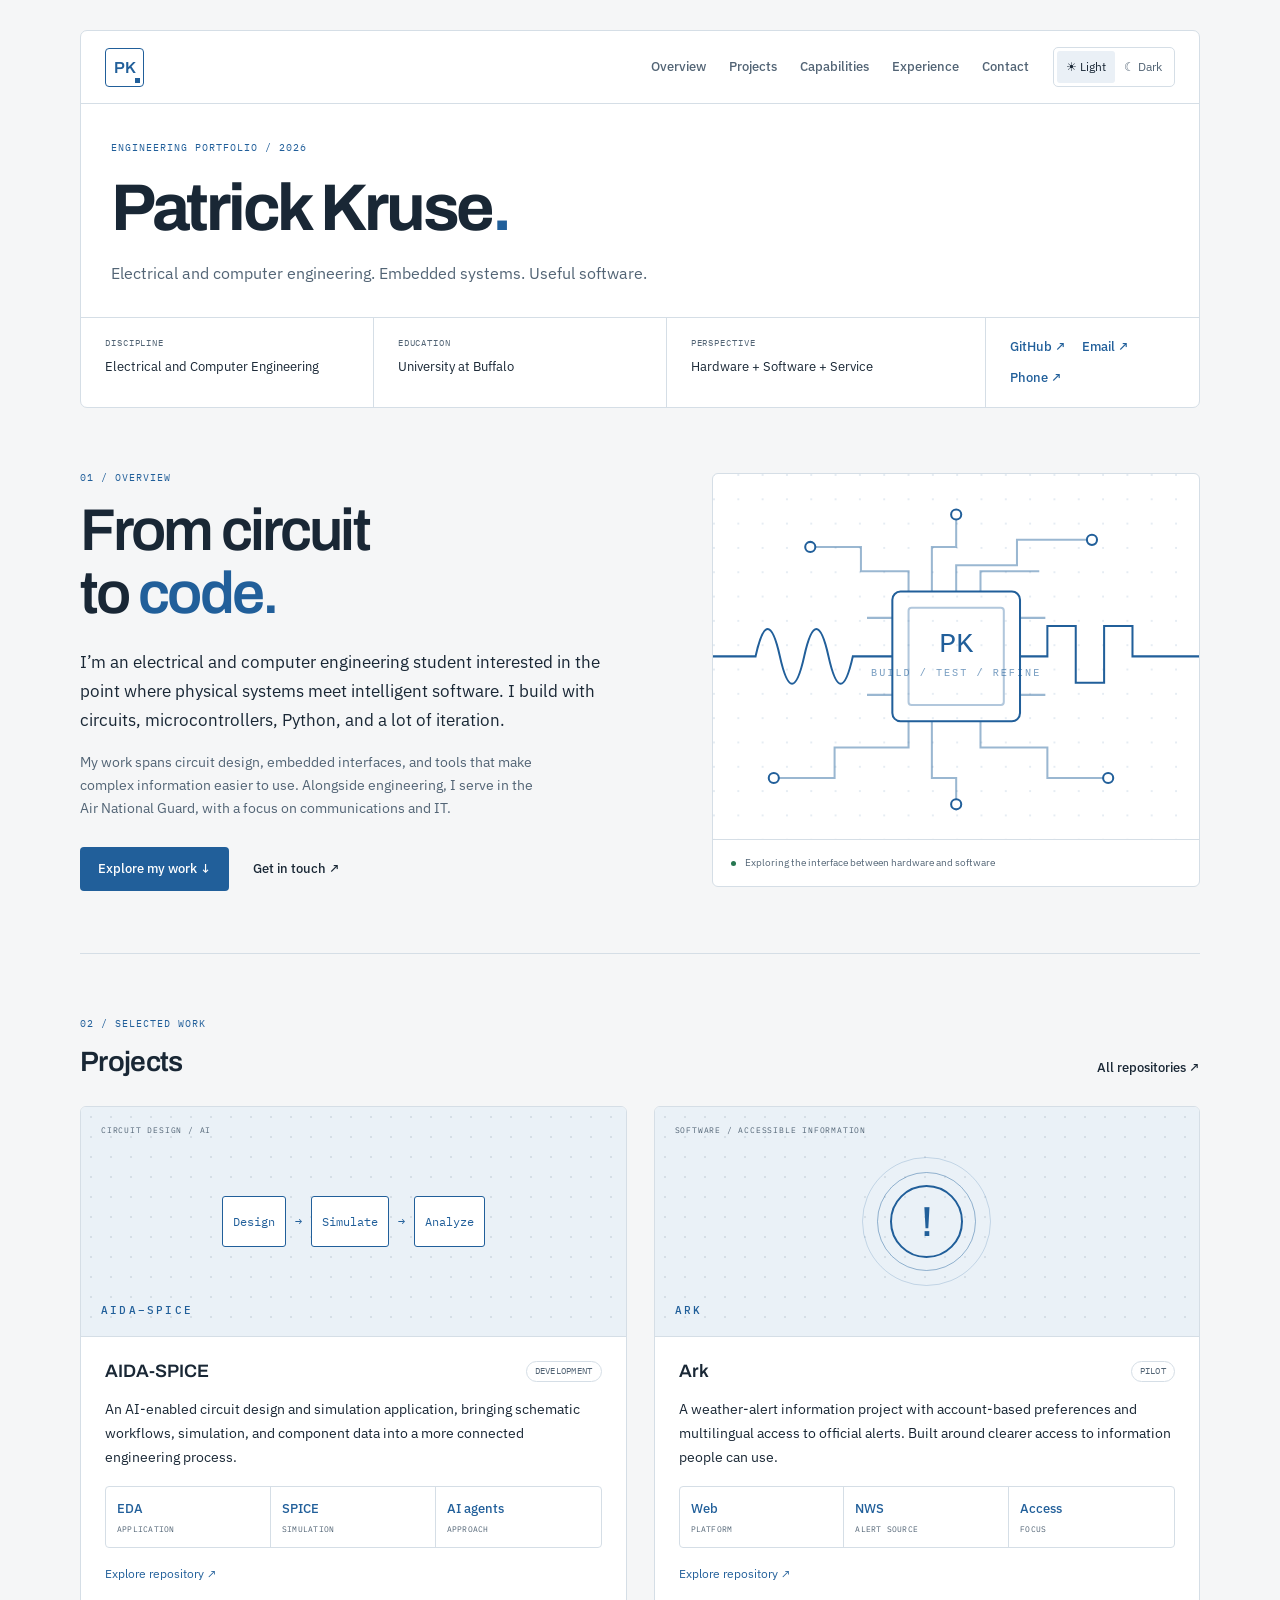
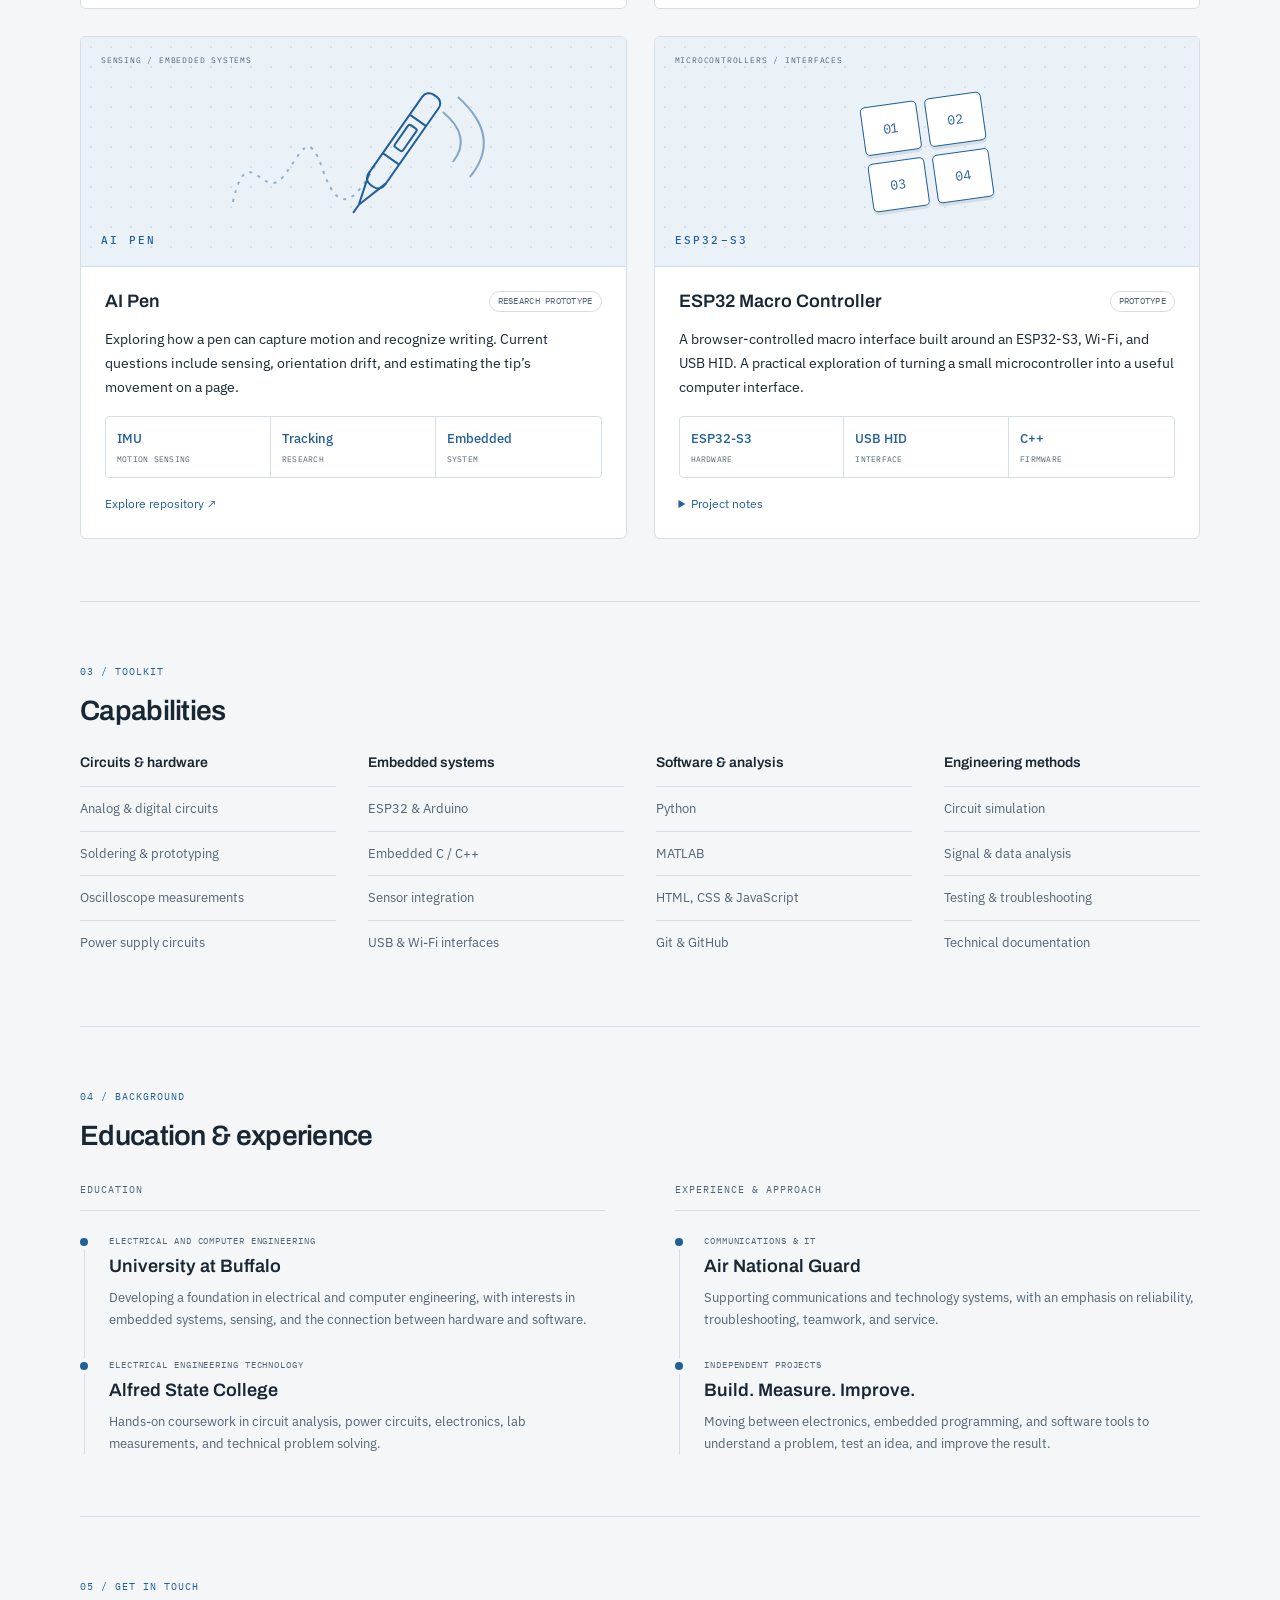
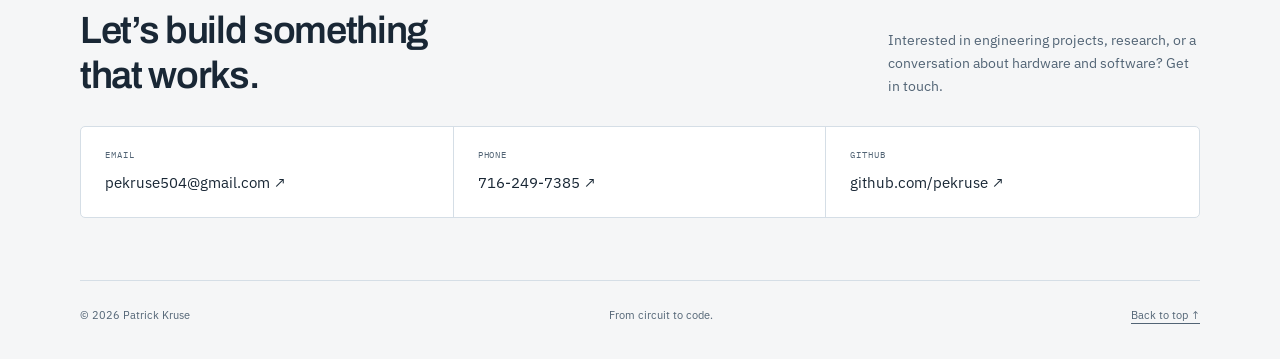
==== index.html @ aa60db5b "Update engineering discipline, email and phone; remove footer credit" ====
<!doctype html><html lang="en"><head>
<meta charset="utf-8"><meta name="viewport" content="width=device-width,initial-scale=1"><meta name="description" content="Patrick Kruse — electrical and computer engineering, embedded systems, and software. Selected projects, capabilities, and experience."><meta name="color-scheme" content="light dark"><title>Patrick Kruse | Engineering Portfolio</title><link rel="icon" href="favicon.svg" type="image/svg+xml"><script>try{const t=localStorage.getItem('pk-theme');if(t==='light'||t==='dark')document.documentElement.dataset.theme=t}catch{}</script><link rel="stylesheet" href="styles.css"><script src="main.js" defer></script></head>
<body id="top"><a class="skip" href="#overview">Skip to content</a><header><div class="nav-row"><a href="#top" class="brand" aria-label="Patrick Kruse home">PK<span></span></a><nav aria-label="Main navigation"><a href="#overview">Overview</a><a href="#projects">Projects</a><a href="#capabilities">Capabilities</a><a href="#experience">Experience</a><a href="#contact">Contact</a></nav><fieldset class="theme"><legend class="sr-only">Color theme</legend><button data-theme-choice="light" aria-pressed="false">☀ Light</button><button data-theme-choice="dark" aria-pressed="false">☾ Dark</button></fieldset></div><div class="name-block"><p class="eyebrow">Engineering portfolio / 2026</p><h1>Patrick Kruse<span>.</span></h1><p class="subtitle">Electrical and computer engineering. Embedded systems. Useful software.</p></div><div class="identity"><div><span class="label">Discipline</span>Electrical and Computer Engineering</div><div><span class="label">Education</span>University at Buffalo</div><div><span class="label">Perspective</span>Hardware + Software + Service</div><div class="identity-links"><a href="https://github.com/pekruse">GitHub ↗</a><a href="mailto:pekruse504@gmail.com">Email ↗</a><a href="tel:+17162497385">Phone ↗</a></div></div></header>
<main><section id="overview" class="sheet overview"><div><p class="eyebrow">01 / Overview</p><h2 class="hero-heading">From circuit<br>to <em>code.</em></h2><p class="lede">I’m an electrical and computer engineering student interested in the point where physical systems meet intelligent software. I build with circuits, microcontrollers, Python, and a lot of iteration.</p><p class="muted">My work spans circuit design, embedded interfaces, and tools that make complex information easier to use. Alongside engineering, I serve in the Air National Guard, with a focus on communications and IT.</p><div class="actions"><a class="button" href="#projects">Explore my work ↓</a><a class="text-link" href="mailto:pekruse504@gmail.com">Get in touch ↗</a></div></div><figure class="signal"><svg viewBox="0 0 480 360" role="img" aria-labelledby="signal-title"><title id="signal-title">Concept illustration connecting an analog signal to a microcontroller and digital output</title><defs><pattern id="grid" width="24" height="24" patternUnits="userSpaceOnUse"><circle cx="1" cy="1" r="1" fill="currentColor" opacity=".15"/></pattern></defs><rect width="480" height="360" fill="url(#grid)"/><g fill="none" stroke="currentColor" stroke-width="2"><path d="M0 180H42Q54 126 66 180T90 180T114 180T138 180H177M303 180H330V150H358V206H386V150H414V180H480"/><rect x="177" y="116" width="126" height="128" rx="8"/><rect x="193" y="132" width="94" height="96" rx="3" opacity=".35"/><path d="M193 116V96H146V72H96M216 116V72H240V40M240 116V90H300V65H374M264 116V96H322M193 244V270H120V300H60M216 244V300H240V326M264 244V270H330V300H390M177 142H152M177 218H152M303 142H328M303 218H328" opacity=".45"/><g fill="var(--surface)"><circle cx="96" cy="72" r="5"/><circle cx="240" cy="40" r="5"/><circle cx="374" cy="65" r="5"/><circle cx="60" cy="300" r="5"/><circle cx="240" cy="326" r="5"/><circle cx="390" cy="300" r="5"/></g></g><text x="240" y="176" text-anchor="middle" fill="currentColor" font-size="28" font-family="monospace">PK</text><text x="240" y="199" text-anchor="middle" fill="currentColor" opacity=".6" font-size="10" letter-spacing="2" font-family="monospace">BUILD / TEST / REFINE</text></svg><figcaption><i></i> Exploring the interface between hardware and software</figcaption></figure></section>
<section id="projects" class="sheet"><div class="section-heading"><div><p class="eyebrow">02 / Selected work</p><h2>Projects</h2></div><a class="text-link" href="https://github.com/pekruse">All repositories ↗</a></div><div class="project-grid">
<article class="project"><div class="visual" aria-hidden="true"><span class="visual-label">CIRCUIT DESIGN / AI</span><div class="circuit"><span>Design</span>→<span>Simulate</span>→<span>Analyze</span></div><span class="visual-caption">AIDA–SPICE</span></div><div class="project-body"><div class="project-head"><h3>AIDA-SPICE</h3><span class="status">Development</span></div><p>An AI-enabled circuit design and simulation application, bringing schematic workflows, simulation, and component data into a more connected engineering process.</p><div class="specs"><div><strong>EDA</strong><span>Application</span></div><div><strong>SPICE</strong><span>Simulation</span></div><div><strong>AI agents</strong><span>Approach</span></div></div><a class="view-link" href="https://github.com/pekruse/AIDA-SPICE">Explore repository ↗</a></div></article>
<article class="project"><div class="visual" aria-hidden="true"><span class="visual-label">SOFTWARE / ACCESSIBLE INFORMATION</span><div class="alert-symbol">!<span></span><span></span></div><span class="visual-caption">ARK</span></div><div class="project-body"><div class="project-head"><h3>Ark</h3><span class="status">Pilot</span></div><p>A weather-alert information project with account-based preferences and multilingual access to official alerts. Built around clearer access to information people can use.</p><div class="specs"><div><strong>Web</strong><span>Platform</span></div><div><strong>NWS</strong><span>Alert source</span></div><div><strong>Access</strong><span>Focus</span></div></div><a class="view-link" href="https://github.com/pekruse/Ark">Explore repository ↗</a></div></article>
<article class="project"><div class="visual" aria-hidden="true"><span class="visual-label">SENSING / EMBEDDED SYSTEMS</span><svg viewBox="0 0 400 180"><g fill="none" stroke="currentColor" stroke-width="2"><path d="M80 140C95 75 110 140 130 115S155 65 170 108S200 145 224 100" stroke-dasharray="3 6" opacity=".45"/><g transform="translate(245 87) rotate(35)"><rect x="-10" y="-65" width="20" height="110" rx="8"/><path d="M-10 35L0 68L10 35M0 68V78M-10 -35H10M-10 12H10"/><rect x="-5" y="-27" width="10" height="27" rx="2"/></g><path d="M290 50Q320 75 300 100M305 35Q350 75 317 115" opacity=".5"/></g></svg><span class="visual-caption">AI PEN</span></div><div class="project-body"><div class="project-head"><h3>AI Pen</h3><span class="status">Research prototype</span></div><p>Exploring how a pen can capture motion and recognize writing. Current questions include sensing, orientation drift, and estimating the tip’s movement on a page.</p><div class="specs"><div><strong>IMU</strong><span>Motion sensing</span></div><div><strong>Tracking</strong><span>Research</span></div><div><strong>Embedded</strong><span>System</span></div></div><a class="view-link" href="https://github.com/pekruse/AI-Pen">Explore repository ↗</a></div></article>
<article class="project"><div class="visual" aria-hidden="true"><span class="visual-label">MICROCONTROLLERS / INTERFACES</span><div class="keys"><span>01</span><span>02</span><span>03</span><span>04</span></div><span class="visual-caption">ESP32–S3</span></div><div class="project-body"><div class="project-head"><h3>ESP32 Macro Controller</h3><span class="status">Prototype</span></div><p>A browser-controlled macro interface built around an ESP32-S3, Wi-Fi, and USB HID. A practical exploration of turning a small microcontroller into a useful computer interface.</p><div class="specs"><div><strong>ESP32-S3</strong><span>Hardware</span></div><div><strong>USB HID</strong><span>Interface</span></div><div><strong>C++</strong><span>Firmware</span></div></div><details><summary>Project notes</summary><p>The prototype combines a local web interface with keyboard actions over USB. Development includes device configuration, connection feedback, and reliable input handling.</p></details></div></article>
</div></section>
<section id="capabilities" class="sheet"><p class="eyebrow">03 / Toolkit</p><h2>Capabilities</h2><div class="cap-grid"><div><h3>Circuits &amp; hardware</h3><ul><li>Analog &amp; digital circuits</li><li>Soldering &amp; prototyping</li><li>Oscilloscope measurements</li><li>Power supply circuits</li></ul></div><div><h3>Embedded systems</h3><ul><li>ESP32 &amp; Arduino</li><li>Embedded C / C++</li><li>Sensor integration</li><li>USB &amp; Wi-Fi interfaces</li></ul></div><div><h3>Software &amp; analysis</h3><ul><li>Python</li><li>MATLAB</li><li>HTML, CSS &amp; JavaScript</li><li>Git &amp; GitHub</li></ul></div><div><h3>Engineering methods</h3><ul><li>Circuit simulation</li><li>Signal &amp; data analysis</li><li>Testing &amp; troubleshooting</li><li>Technical documentation</li></ul></div></div></section>
<section id="experience" class="sheet"><p class="eyebrow">04 / Background</p><h2>Education &amp; experience</h2><div class="timeline-cols"><div><h3 class="col-title">Education</h3><div class="timeline"><article><span class="label">Electrical and Computer Engineering</span><h4>University at Buffalo</h4><p>Developing a foundation in electrical and computer engineering, with interests in embedded systems, sensing, and the connection between hardware and software.</p></article><article><span class="label">Electrical Engineering Technology</span><h4>Alfred State College</h4><p>Hands-on coursework in circuit analysis, power circuits, electronics, lab measurements, and technical problem solving.</p></article></div></div><div><h3 class="col-title">Experience &amp; approach</h3><div class="timeline"><article><span class="label">Communications &amp; IT</span><h4>Air National Guard</h4><p>Supporting communications and technology systems, with an emphasis on reliability, troubleshooting, teamwork, and service.</p></article><article><span class="label">Independent projects</span><h4>Build. Measure. Improve.</h4><p>Moving between electronics, embedded programming, and software tools to understand a problem, test an idea, and improve the result.</p></article></div></div></div></section>
<section id="contact" class="sheet"><p class="eyebrow">05 / Get in touch</p><div class="contact-intro"><h2>Let’s build something<br>that works.</h2><p>Interested in engineering projects, research, or a conversation about hardware and software? Get in touch.</p></div><div class="contact-grid"><a href="mailto:pekruse504@gmail.com"><span class="label">Email</span>pekruse504@gmail.com ↗</a><a href="tel:+17162497385"><span class="label">Phone</span>716-249-7385 ↗</a><a href="https://github.com/pekruse"><span class="label">GitHub</span>github.com/pekruse ↗</a></div></section></main>
<footer><span>© 2026 Patrick Kruse</span><span>From circuit to code.</span><a href="#top">Back to top ↑</a></footer></body></html>
---- styles.css ----
@import url('https://fonts.googleapis.com/css2?family=Archivo:wght@500;600;700&family=IBM+Plex+Sans:wght@400;500;600&family=IBM+Plex+Mono:wght@400;500&display=swap');
:root{color-scheme:light;--bg:#f5f6f7;--surface:#fff;--surface-2:#eaf0f6;--text:#192735;--muted:#526475;--line:#d5dee6;--accent:#215f9a;--accent-text:#fff;--visual:#eaf1f7;--green:#277751}
@media(prefers-color-scheme:dark){:root:not([data-theme=light]){color-scheme:dark;--bg:#0e141b;--surface:#141e28;--surface-2:#1c2a37;--text:#e5ecf3;--muted:#a0b1c1;--line:#2d3c4b;--accent:#8cbef1;--accent-text:#0e1a26;--visual:#182938;--green:#83cea5}}
:root[data-theme=dark]{color-scheme:dark;--bg:#0e141b;--surface:#141e28;--surface-2:#1c2a37;--text:#e5ecf3;--muted:#a0b1c1;--line:#2d3c4b;--accent:#8cbef1;--accent-text:#0e1a26;--visual:#182938;--green:#83cea5}
*{box-sizing:border-box}html{scroll-behavior:smooth;scroll-padding-top:24px}body{margin:0;padding:0 28px;background:var(--bg);color:var(--text);font:16px/1.65 'IBM Plex Sans',Arial,sans-serif}a{color:inherit;text-underline-offset:4px}button{font:inherit}a:focus-visible,button:focus-visible,summary:focus-visible{outline:3px solid var(--accent);outline-offset:5px}h1,h2,h3,h4{font-family:Archivo,Arial,sans-serif;line-height:1.18;margin:0;font-weight:600}p{margin:0 0 16px}h2{font-size:28px;letter-spacing:-.025em}h3{font-size:18px}h4{font-size:18px;margin:7px 0 10px}main,header,footer{max-width:1120px;margin:auto}header{margin-top:30px;background:var(--surface);border:1px solid var(--line);border-radius:7px;overflow:hidden}.nav-row{padding:16px 24px;border-bottom:1px solid var(--line);display:flex;gap:24px;align-items:center;justify-content:space-between}.brand{position:relative;display:grid;place-items:center;flex-shrink:0;width:39px;height:39px;border:1px solid var(--accent);border-radius:4px;color:var(--accent);text-decoration:none;font:600 16px Archivo,Arial,sans-serif}.brand span{position:absolute;width:5px;height:5px;background:var(--accent);right:3px;bottom:3px}nav{display:flex;gap:23px;flex-wrap:wrap;margin-left:auto}nav a{font-size:13px;font-weight:500;text-decoration:none;color:var(--muted)}nav a:hover,.text-link:hover{color:var(--accent)}.theme{margin:0;padding:3px;border:1px solid var(--line);border-radius:5px;display:flex;flex-shrink:0}.theme button{border:0;border-radius:3px;background:none;color:var(--muted);cursor:pointer;font-size:12px;padding:6px 9px;min-height:32px}.theme button[aria-pressed=true]{background:var(--surface-2);color:var(--text)}.name-block{padding:36px 30px 30px}.eyebrow,.label,.visual-label,.visual-caption,.specs span,.col-title{font-family:'IBM Plex Mono',monospace;font-weight:400;font-size:10px;text-transform:uppercase;letter-spacing:.1em}.eyebrow{color:var(--accent);margin:0 0 13px}h1{font-size:clamp(40px,6vw,66px);letter-spacing:-.05em;font-weight:700}h1 span{color:var(--accent)}.subtitle{font-size:16px;color:var(--muted);margin:13px 0 0}.identity{display:grid;grid-template-columns:1.1fr 1.1fr 1.2fr .8fr;border-top:1px solid var(--line)}.identity>div{display:flex;flex-direction:column;padding:18px 24px;border-right:1px solid var(--line);gap:5px;font-size:13px}.identity>div:last-child{border:0}.label{color:var(--muted);font-size:9px;display:block}.identity .identity-links{flex-direction:row;gap:18px;align-items:center;font-weight:500}.identity-links a{text-decoration:none;color:var(--accent)}.sheet{padding:62px 0;border-bottom:1px solid var(--line)}.overview{display:grid;grid-template-columns:1.15fr 1fr;gap:70px;align-items:center}.hero-heading{font-size:clamp(40px,5vw,59px);letter-spacing:-.045em;line-height:1.06;margin:0 0 24px}.hero-heading em{font-style:normal;color:var(--accent)}.lede{font-size:17px;line-height:1.7;max-width:55ch}.muted{color:var(--muted);font-size:14px;max-width:58ch}.actions{display:flex;gap:24px;align-items:center;margin-top:27px}.button{display:inline-flex;align-items:center;background:var(--accent);color:var(--accent-text);font-size:13px;padding:11px 18px;border-radius:4px;text-decoration:none;font-weight:500}.button:hover{filter:brightness(.9)}.text-link{font-size:13px;font-weight:500;text-decoration:none}.signal{margin:0;color:var(--accent);background:var(--surface);border:1px solid var(--line);border-radius:6px;overflow:hidden}.signal svg{display:block;width:100%;height:auto}.signal figcaption{display:flex;align-items:center;gap:9px;padding:15px 18px;border-top:1px solid var(--line);font-size:10px;color:var(--muted)}.signal i{width:5px;height:5px;border-radius:50%;background:var(--green);flex-shrink:0}.section-heading{display:flex;align-items:end;justify-content:space-between;gap:20px;margin-bottom:28px}.project-grid{display:grid;grid-template-columns:1fr 1fr;gap:27px}.project{border:1px solid var(--line);border-radius:6px;background:var(--surface);overflow:hidden;display:flex;flex-direction:column;min-width:0}.visual{height:230px;background:var(--visual);position:relative;color:var(--accent);display:flex;align-items:center;justify-content:center;border-bottom:1px solid var(--line);overflow:hidden;background-image:radial-gradient(var(--line) .8px,transparent .8px);background-size:20px 20px}.visual-label{position:absolute;top:17px;left:20px;font-size:8px;color:var(--muted)}.visual-caption{position:absolute;bottom:17px;left:20px;font-size:11px;font-weight:500;letter-spacing:.2em}.circuit{display:flex;gap:9px;align-items:center;font:12px 'IBM Plex Mono',monospace}.circuit span{padding:17px 10px;border:1px solid var(--accent);border-radius:3px;background:var(--surface)}.alert-symbol{width:73px;height:73px;border:2px solid var(--accent);display:grid;place-items:center;font:500 42px Archivo,sans-serif;position:relative;border-radius:50%}.alert-symbol span{position:absolute;inset:-15px;border:1px solid var(--accent);border-radius:50%;opacity:.45}.alert-symbol span:last-child{inset:-30px;opacity:.2}.visual svg{width:87%;height:180px}.keys{display:grid;grid-template-columns:1fr 1fr;gap:8px;transform:rotate(-8deg)}.keys span{display:grid;place-items:center;width:57px;height:49px;border:1px solid var(--accent);border-radius:5px;background:var(--surface);font:13px 'IBM Plex Mono',monospace;box-shadow:0 3px 0 var(--line)}.project-body{padding:24px;display:flex;flex-direction:column;gap:16px;flex:1}.project-head{display:flex;justify-content:space-between;gap:10px;align-items:start;flex-wrap:wrap}.status{border:1px solid var(--line);border-radius:20px;color:var(--muted);padding:3px 8px;font:9px/1.4 'IBM Plex Mono',monospace;text-transform:uppercase;letter-spacing:.03em}.project-body>p{font-size:14px;margin:0;line-height:1.7}.specs{margin-top:auto;display:grid;grid-template-columns:1fr 1fr 1fr;border:1px solid var(--line);border-radius:4px}.specs>div{padding:11px;border-right:1px solid var(--line);display:flex;flex-direction:column;gap:4px;min-width:0}.specs>div:last-child{border-right:0}.specs strong{font-size:13px;color:var(--accent);font-weight:500}.specs span{color:var(--muted);font-size:8px;letter-spacing:.03em}.view-link{font-size:12px;text-decoration:none;color:var(--accent)}.view-link:hover{text-decoration:underline}details{font-size:12px;color:var(--muted)}summary{color:var(--accent);cursor:pointer}details p{margin:12px 0 0}.cap-grid{display:grid;grid-template-columns:repeat(4,1fr);gap:32px;margin-top:28px}.cap-grid h3{font-size:14px;border-bottom:1px solid var(--line);padding-bottom:15px}.cap-grid ul{list-style:none;margin:0;padding:0}.cap-grid li{font-size:13px;padding:11px 0;border-bottom:1px solid var(--line);color:var(--muted)}.cap-grid li:last-child{border:0}.timeline-cols{display:grid;grid-template-columns:1fr 1fr;gap:70px;margin-top:32px}.col-title{font-size:10px;color:var(--muted);padding-bottom:15px;margin-bottom:23px;border-bottom:1px solid var(--line)}.timeline{border-left:1px solid var(--line);margin-left:4px;padding-left:24px;display:flex;flex-direction:column;gap:28px}.timeline article{position:relative}.timeline article:before{content:'';position:absolute;left:-29px;top:4px;width:8px;height:8px;border-radius:50%;background:var(--accent);box-shadow:0 0 0 4px var(--bg)}.timeline p{color:var(--muted);font-size:13px;margin:0}.contact-intro{display:flex;justify-content:space-between;align-items:end;gap:40px}.contact-intro h2{font-size:38px;letter-spacing:-.035em}.contact-intro p{max-width:39ch;font-size:14px;color:var(--muted);margin:0}.contact-grid{display:grid;grid-template-columns:1fr 1fr;border:1px solid var(--line);border-radius:5px;margin-top:28px;background:var(--surface)}.contact-grid a{padding:21px 24px;display:flex;flex-direction:column;gap:8px;text-decoration:none;border-right:1px solid var(--line);font-size:15px}.contact-grid a:last-child{border:0}.contact-grid a:hover{background:var(--surface-2)}footer{padding:25px 0 35px;display:flex;flex-wrap:wrap;justify-content:space-between;gap:18px;color:var(--muted);font-size:11px}footer small{width:100%;font-size:10px;opacity:.85}.sr-only{position:absolute;width:1px;height:1px;padding:0;margin:-1px;overflow:hidden;clip:rect(0,0,0,0);white-space:nowrap;border:0}.skip{position:absolute;top:-100px;left:20px;padding:12px;background:var(--surface);z-index:10}.skip:focus{top:10px}
@media(max-width:900px){.nav-row{gap:15px;flex-wrap:wrap}nav{gap:16px}.theme{margin-left:auto}.overview{gap:30px}.identity{grid-template-columns:1fr 1fr}.identity>div:nth-child(2){border-right:0}.identity>div:nth-child(n+3){border-top:1px solid var(--line)}.cap-grid{grid-template-columns:1fr 1fr;gap:28px}.timeline-cols{gap:36px}.circuit{font-size:10px;gap:6px}.circuit span{padding:15px 7px}}
@media(max-width:650px){body{padding:0 18px}header{margin-top:18px}.nav-row{padding:15px 18px}.brand{order:0}.theme{order:1}nav{order:2;width:100%;margin:0;justify-content:space-between;gap:8px}nav a{font-size:11px}.name-block{padding:27px 20px}.subtitle{font-size:13px}.identity>div{padding:14px 18px;font-size:12px}.identity .identity-links{gap:15px}.overview{grid-template-columns:1fr;gap:30px}.hero-heading{font-size:48px}.signal{width:100%}.signal svg{max-height:280px}.sheet{padding:42px 0}.project-grid,.timeline-cols{grid-template-columns:1fr}.visual{height:210px}.project-body{padding:20px}.cap-grid{gap:25px 20px}.cap-grid h3{font-size:13px}.cap-grid li{font-size:12px}.contact-intro{display:block}.contact-intro h2{font-size:32px;margin-bottom:18px}.contact-grid{grid-template-columns:1fr}.contact-grid a{border-right:0;border-bottom:1px solid var(--line);overflow-wrap:anywhere}.section-heading .text-link{font-size:11px}.circuit{font-size:12px}.circuit span{padding:17px 11px}.timeline-cols{gap:33px}}
@media(prefers-reduced-motion:reduce){html{scroll-behavior:auto}}

/* Contact layout */
.identity .identity-links{flex-wrap:wrap;gap:10px 16px}
.contact-grid{grid-template-columns:repeat(auto-fit,minmax(min(100%,260px),1fr))}
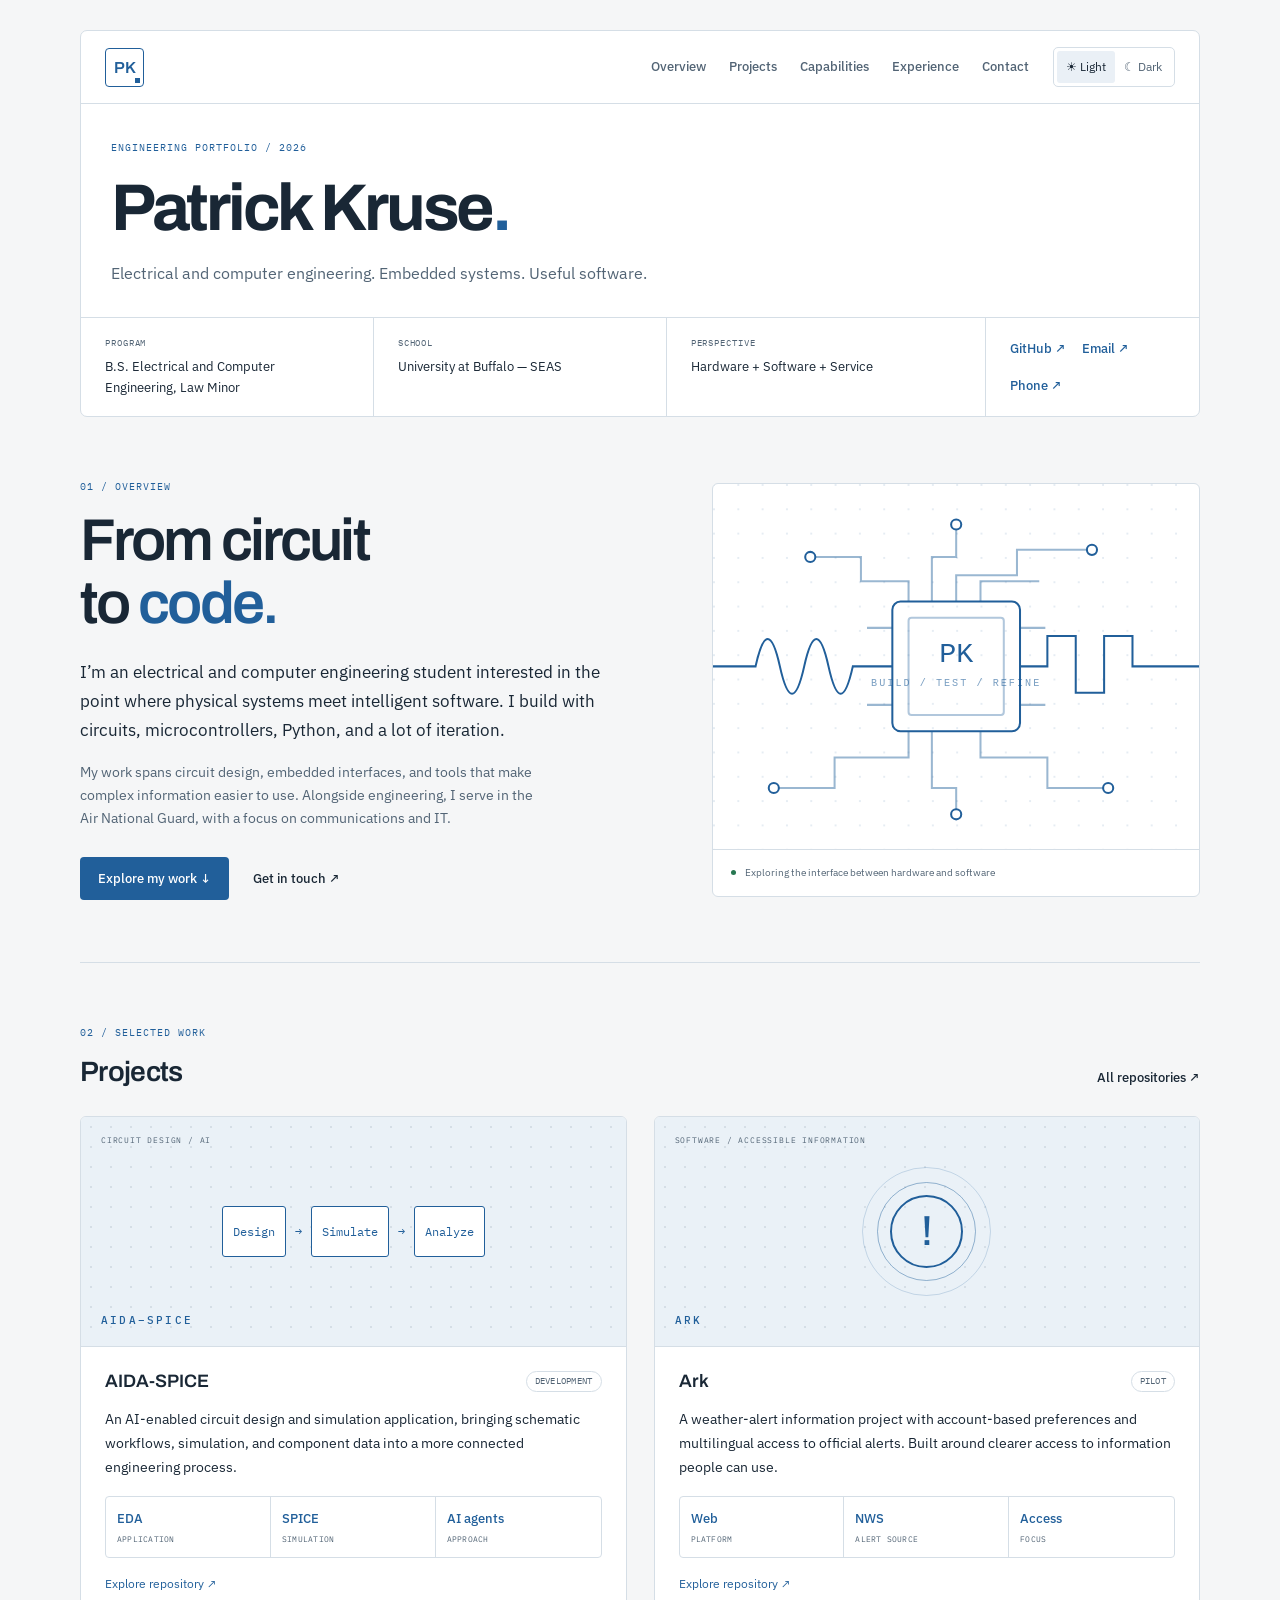
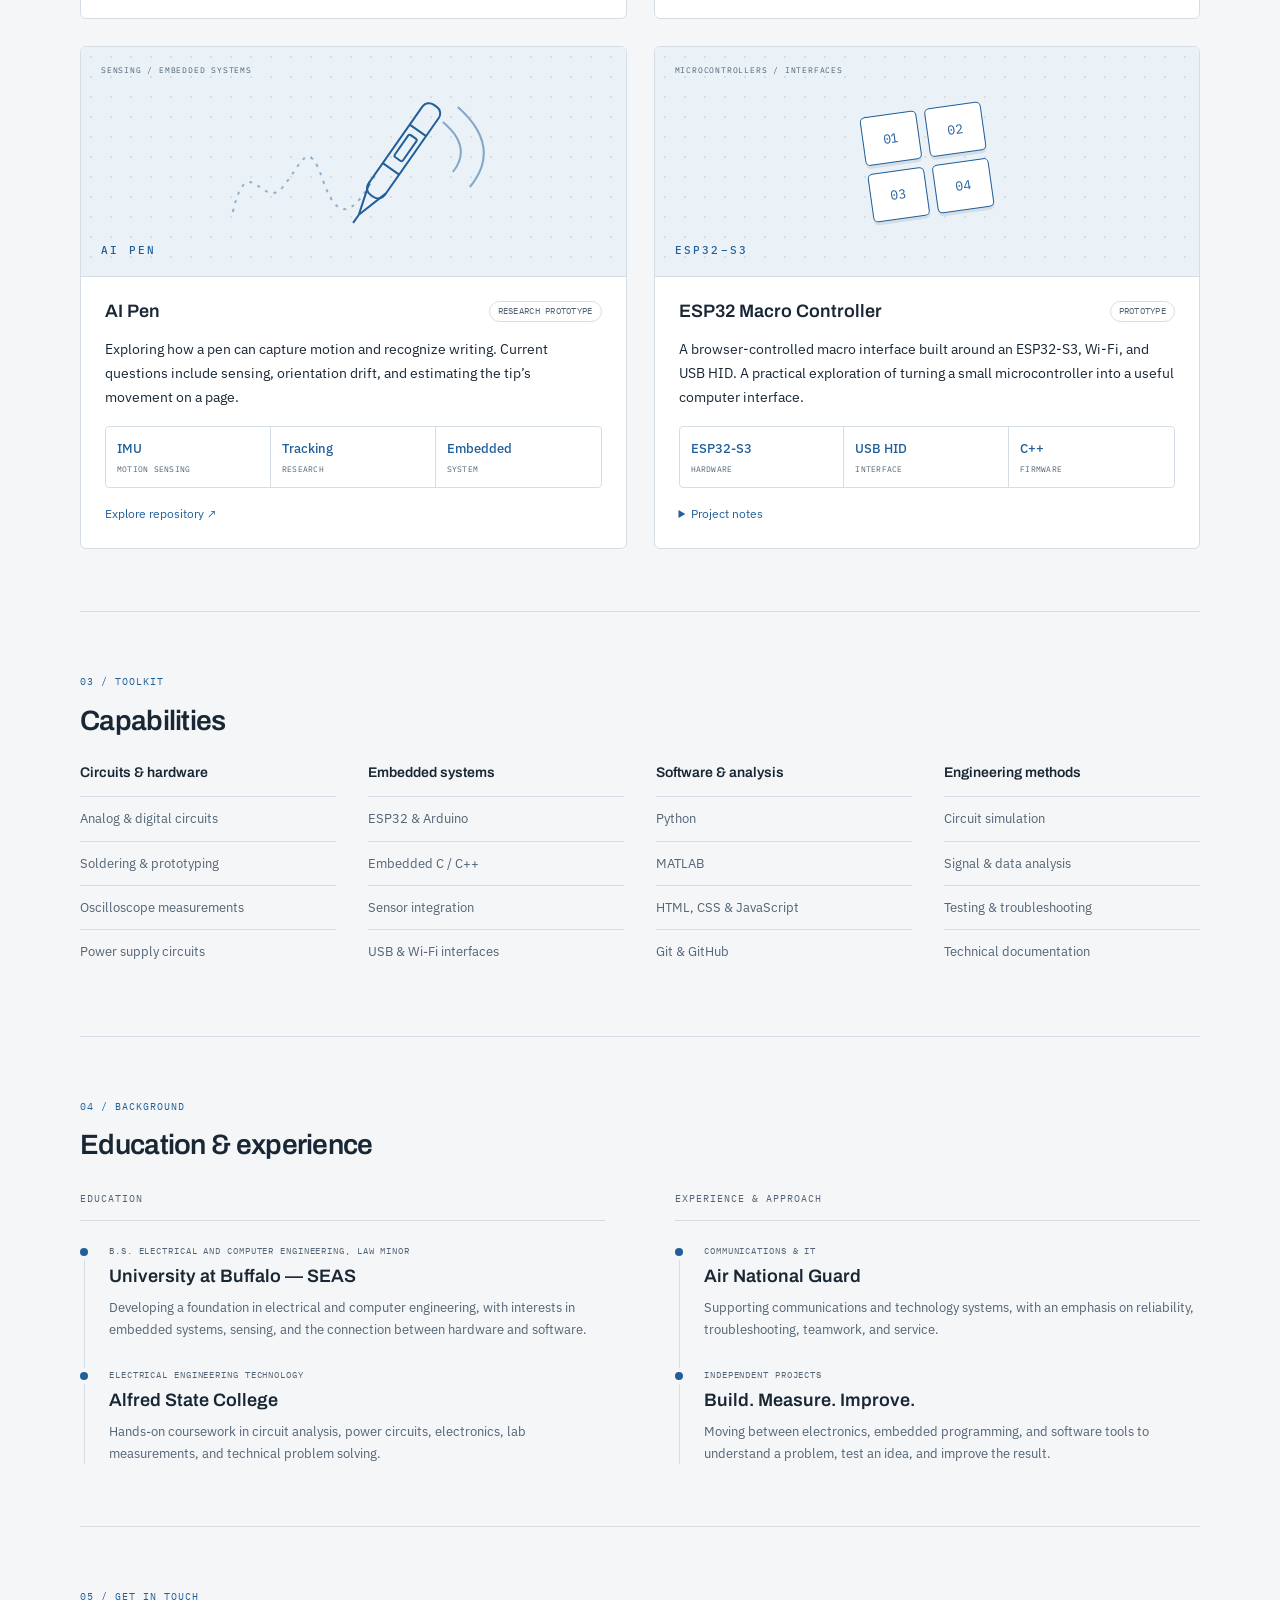
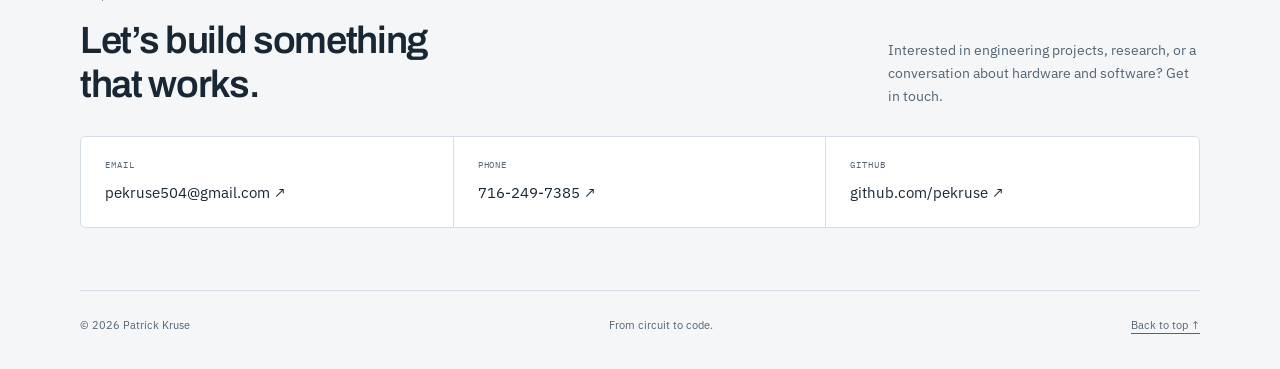
==== commit 44a13ede: "Display B.S. Electrical and Computer Engineering, Law Minor and UB SEAS" ====
--- a/index.html
+++ b/index.html
@@ -1,6 +1,6 @@
 <!doctype html><html lang="en"><head>
 <meta charset="utf-8"><meta name="viewport" content="width=device-width,initial-scale=1"><meta name="description" content="Patrick Kruse — electrical and computer engineering, embedded systems, and software. Selected projects, capabilities, and experience."><meta name="color-scheme" content="light dark"><title>Patrick Kruse | Engineering Portfolio</title><link rel="icon" href="favicon.svg" type="image/svg+xml"><script>try{const t=localStorage.getItem('pk-theme');if(t==='light'||t==='dark')document.documentElement.dataset.theme=t}catch{}</script><link rel="stylesheet" href="styles.css"><script src="main.js" defer></script></head>
-<body id="top"><a class="skip" href="#overview">Skip to content</a><header><div class="nav-row"><a href="#top" class="brand" aria-label="Patrick Kruse home">PK<span></span></a><nav aria-label="Main navigation"><a href="#overview">Overview</a><a href="#projects">Projects</a><a href="#capabilities">Capabilities</a><a href="#experience">Experience</a><a href="#contact">Contact</a></nav><fieldset class="theme"><legend class="sr-only">Color theme</legend><button data-theme-choice="light" aria-pressed="false">☀ Light</button><button data-theme-choice="dark" aria-pressed="false">☾ Dark</button></fieldset></div><div class="name-block"><p class="eyebrow">Engineering portfolio / 2026</p><h1>Patrick Kruse<span>.</span></h1><p class="subtitle">Electrical and computer engineering. Embedded systems. Useful software.</p></div><div class="identity"><div><span class="label">Discipline</span>Electrical and Computer Engineering</div><div><span class="label">Education</span>University at Buffalo</div><div><span class="label">Perspective</span>Hardware + Software + Service</div><div class="identity-links"><a href="https://github.com/pekruse">GitHub ↗</a><a href="mailto:pekruse504@gmail.com">Email ↗</a><a href="tel:+17162497385">Phone ↗</a></div></div></header>
+<body id="top"><a class="skip" href="#overview">Skip to content</a><header><div class="nav-row"><a href="#top" class="brand" aria-label="Patrick Kruse home">PK<span></span></a><nav aria-label="Main navigation"><a href="#overview">Overview</a><a href="#projects">Projects</a><a href="#capabilities">Capabilities</a><a href="#experience">Experience</a><a href="#contact">Contact</a></nav><fieldset class="theme"><legend class="sr-only">Color theme</legend><button data-theme-choice="light" aria-pressed="false">☀ Light</button><button data-theme-choice="dark" aria-pressed="false">☾ Dark</button></fieldset></div><div class="name-block"><p class="eyebrow">Engineering portfolio / 2026</p><h1>Patrick Kruse<span>.</span></h1><p class="subtitle">Electrical and computer engineering. Embedded systems. Useful software.</p></div><div class="identity"><div><span class="label">Program</span>B.S. Electrical and Computer Engineering, Law Minor</div><div><span class="label">School</span>University at Buffalo — SEAS</div><div><span class="label">Perspective</span>Hardware + Software + Service</div><div class="identity-links"><a href="https://github.com/pekruse">GitHub ↗</a><a href="mailto:pekruse504@gmail.com">Email ↗</a><a href="tel:+17162497385">Phone ↗</a></div></div></header>
 <main><section id="overview" class="sheet overview"><div><p class="eyebrow">01 / Overview</p><h2 class="hero-heading">From circuit<br>to <em>code.</em></h2><p class="lede">I’m an electrical and computer engineering student interested in the point where physical systems meet intelligent software. I build with circuits, microcontrollers, Python, and a lot of iteration.</p><p class="muted">My work spans circuit design, embedded interfaces, and tools that make complex information easier to use. Alongside engineering, I serve in the Air National Guard, with a focus on communications and IT.</p><div class="actions"><a class="button" href="#projects">Explore my work ↓</a><a class="text-link" href="mailto:pekruse504@gmail.com">Get in touch ↗</a></div></div><figure class="signal"><svg viewBox="0 0 480 360" role="img" aria-labelledby="signal-title"><title id="signal-title">Concept illustration connecting an analog signal to a microcontroller and digital output</title><defs><pattern id="grid" width="24" height="24" patternUnits="userSpaceOnUse"><circle cx="1" cy="1" r="1" fill="currentColor" opacity=".15"/></pattern></defs><rect width="480" height="360" fill="url(#grid)"/><g fill="none" stroke="currentColor" stroke-width="2"><path d="M0 180H42Q54 126 66 180T90 180T114 180T138 180H177M303 180H330V150H358V206H386V150H414V180H480"/><rect x="177" y="116" width="126" height="128" rx="8"/><rect x="193" y="132" width="94" height="96" rx="3" opacity=".35"/><path d="M193 116V96H146V72H96M216 116V72H240V40M240 116V90H300V65H374M264 116V96H322M193 244V270H120V300H60M216 244V300H240V326M264 244V270H330V300H390M177 142H152M177 218H152M303 142H328M303 218H328" opacity=".45"/><g fill="var(--surface)"><circle cx="96" cy="72" r="5"/><circle cx="240" cy="40" r="5"/><circle cx="374" cy="65" r="5"/><circle cx="60" cy="300" r="5"/><circle cx="240" cy="326" r="5"/><circle cx="390" cy="300" r="5"/></g></g><text x="240" y="176" text-anchor="middle" fill="currentColor" font-size="28" font-family="monospace">PK</text><text x="240" y="199" text-anchor="middle" fill="currentColor" opacity=".6" font-size="10" letter-spacing="2" font-family="monospace">BUILD / TEST / REFINE</text></svg><figcaption><i></i> Exploring the interface between hardware and software</figcaption></figure></section>
 <section id="projects" class="sheet"><div class="section-heading"><div><p class="eyebrow">02 / Selected work</p><h2>Projects</h2></div><a class="text-link" href="https://github.com/pekruse">All repositories ↗</a></div><div class="project-grid">
 <article class="project"><div class="visual" aria-hidden="true"><span class="visual-label">CIRCUIT DESIGN / AI</span><div class="circuit"><span>Design</span>→<span>Simulate</span>→<span>Analyze</span></div><span class="visual-caption">AIDA–SPICE</span></div><div class="project-body"><div class="project-head"><h3>AIDA-SPICE</h3><span class="status">Development</span></div><p>An AI-enabled circuit design and simulation application, bringing schematic workflows, simulation, and component data into a more connected engineering process.</p><div class="specs"><div><strong>EDA</strong><span>Application</span></div><div><strong>SPICE</strong><span>Simulation</span></div><div><strong>AI agents</strong><span>Approach</span></div></div><a class="view-link" href="https://github.com/pekruse/AIDA-SPICE">Explore repository ↗</a></div></article>
@@ -9,6 +9,6 @@
 <article class="project"><div class="visual" aria-hidden="true"><span class="visual-label">MICROCONTROLLERS / INTERFACES</span><div class="keys"><span>01</span><span>02</span><span>03</span><span>04</span></div><span class="visual-caption">ESP32–S3</span></div><div class="project-body"><div class="project-head"><h3>ESP32 Macro Controller</h3><span class="status">Prototype</span></div><p>A browser-controlled macro interface built around an ESP32-S3, Wi-Fi, and USB HID. A practical exploration of turning a small microcontroller into a useful computer interface.</p><div class="specs"><div><strong>ESP32-S3</strong><span>Hardware</span></div><div><strong>USB HID</strong><span>Interface</span></div><div><strong>C++</strong><span>Firmware</span></div></div><details><summary>Project notes</summary><p>The prototype combines a local web interface with keyboard actions over USB. Development includes device configuration, connection feedback, and reliable input handling.</p></details></div></article>
 </div></section>
 <section id="capabilities" class="sheet"><p class="eyebrow">03 / Toolkit</p><h2>Capabilities</h2><div class="cap-grid"><div><h3>Circuits &amp; hardware</h3><ul><li>Analog &amp; digital circuits</li><li>Soldering &amp; prototyping</li><li>Oscilloscope measurements</li><li>Power supply circuits</li></ul></div><div><h3>Embedded systems</h3><ul><li>ESP32 &amp; Arduino</li><li>Embedded C / C++</li><li>Sensor integration</li><li>USB &amp; Wi-Fi interfaces</li></ul></div><div><h3>Software &amp; analysis</h3><ul><li>Python</li><li>MATLAB</li><li>HTML, CSS &amp; JavaScript</li><li>Git &amp; GitHub</li></ul></div><div><h3>Engineering methods</h3><ul><li>Circuit simulation</li><li>Signal &amp; data analysis</li><li>Testing &amp; troubleshooting</li><li>Technical documentation</li></ul></div></div></section>
-<section id="experience" class="sheet"><p class="eyebrow">04 / Background</p><h2>Education &amp; experience</h2><div class="timeline-cols"><div><h3 class="col-title">Education</h3><div class="timeline"><article><span class="label">Electrical and Computer Engineering</span><h4>University at Buffalo</h4><p>Developing a foundation in electrical and computer engineering, with interests in embedded systems, sensing, and the connection between hardware and software.</p></article><article><span class="label">Electrical Engineering Technology</span><h4>Alfred State College</h4><p>Hands-on coursework in circuit analysis, power circuits, electronics, lab measurements, and technical problem solving.</p></article></div></div><div><h3 class="col-title">Experience &amp; approach</h3><div class="timeline"><article><span class="label">Communications &amp; IT</span><h4>Air National Guard</h4><p>Supporting communications and technology systems, with an emphasis on reliability, troubleshooting, teamwork, and service.</p></article><article><span class="label">Independent projects</span><h4>Build. Measure. Improve.</h4><p>Moving between electronics, embedded programming, and software tools to understand a problem, test an idea, and improve the result.</p></article></div></div></div></section>
+<section id="experience" class="sheet"><p class="eyebrow">04 / Background</p><h2>Education &amp; experience</h2><div class="timeline-cols"><div><h3 class="col-title">Education</h3><div class="timeline"><article><span class="label">B.S. Electrical and Computer Engineering, Law Minor</span><h4>University at Buffalo — SEAS</h4><p>Developing a foundation in electrical and computer engineering, with interests in embedded systems, sensing, and the connection between hardware and software.</p></article><article><span class="label">Electrical Engineering Technology</span><h4>Alfred State College</h4><p>Hands-on coursework in circuit analysis, power circuits, electronics, lab measurements, and technical problem solving.</p></article></div></div><div><h3 class="col-title">Experience &amp; approach</h3><div class="timeline"><article><span class="label">Communications &amp; IT</span><h4>Air National Guard</h4><p>Supporting communications and technology systems, with an emphasis on reliability, troubleshooting, teamwork, and service.</p></article><article><span class="label">Independent projects</span><h4>Build. Measure. Improve.</h4><p>Moving between electronics, embedded programming, and software tools to understand a problem, test an idea, and improve the result.</p></article></div></div></div></section>
 <section id="contact" class="sheet"><p class="eyebrow">05 / Get in touch</p><div class="contact-intro"><h2>Let’s build something<br>that works.</h2><p>Interested in engineering projects, research, or a conversation about hardware and software? Get in touch.</p></div><div class="contact-grid"><a href="mailto:pekruse504@gmail.com"><span class="label">Email</span>pekruse504@gmail.com ↗</a><a href="tel:+17162497385"><span class="label">Phone</span>716-249-7385 ↗</a><a href="https://github.com/pekruse"><span class="label">GitHub</span>github.com/pekruse ↗</a></div></section></main>
 <footer><span>© 2026 Patrick Kruse</span><span>From circuit to code.</span><a href="#top">Back to top ↑</a></footer></body></html>
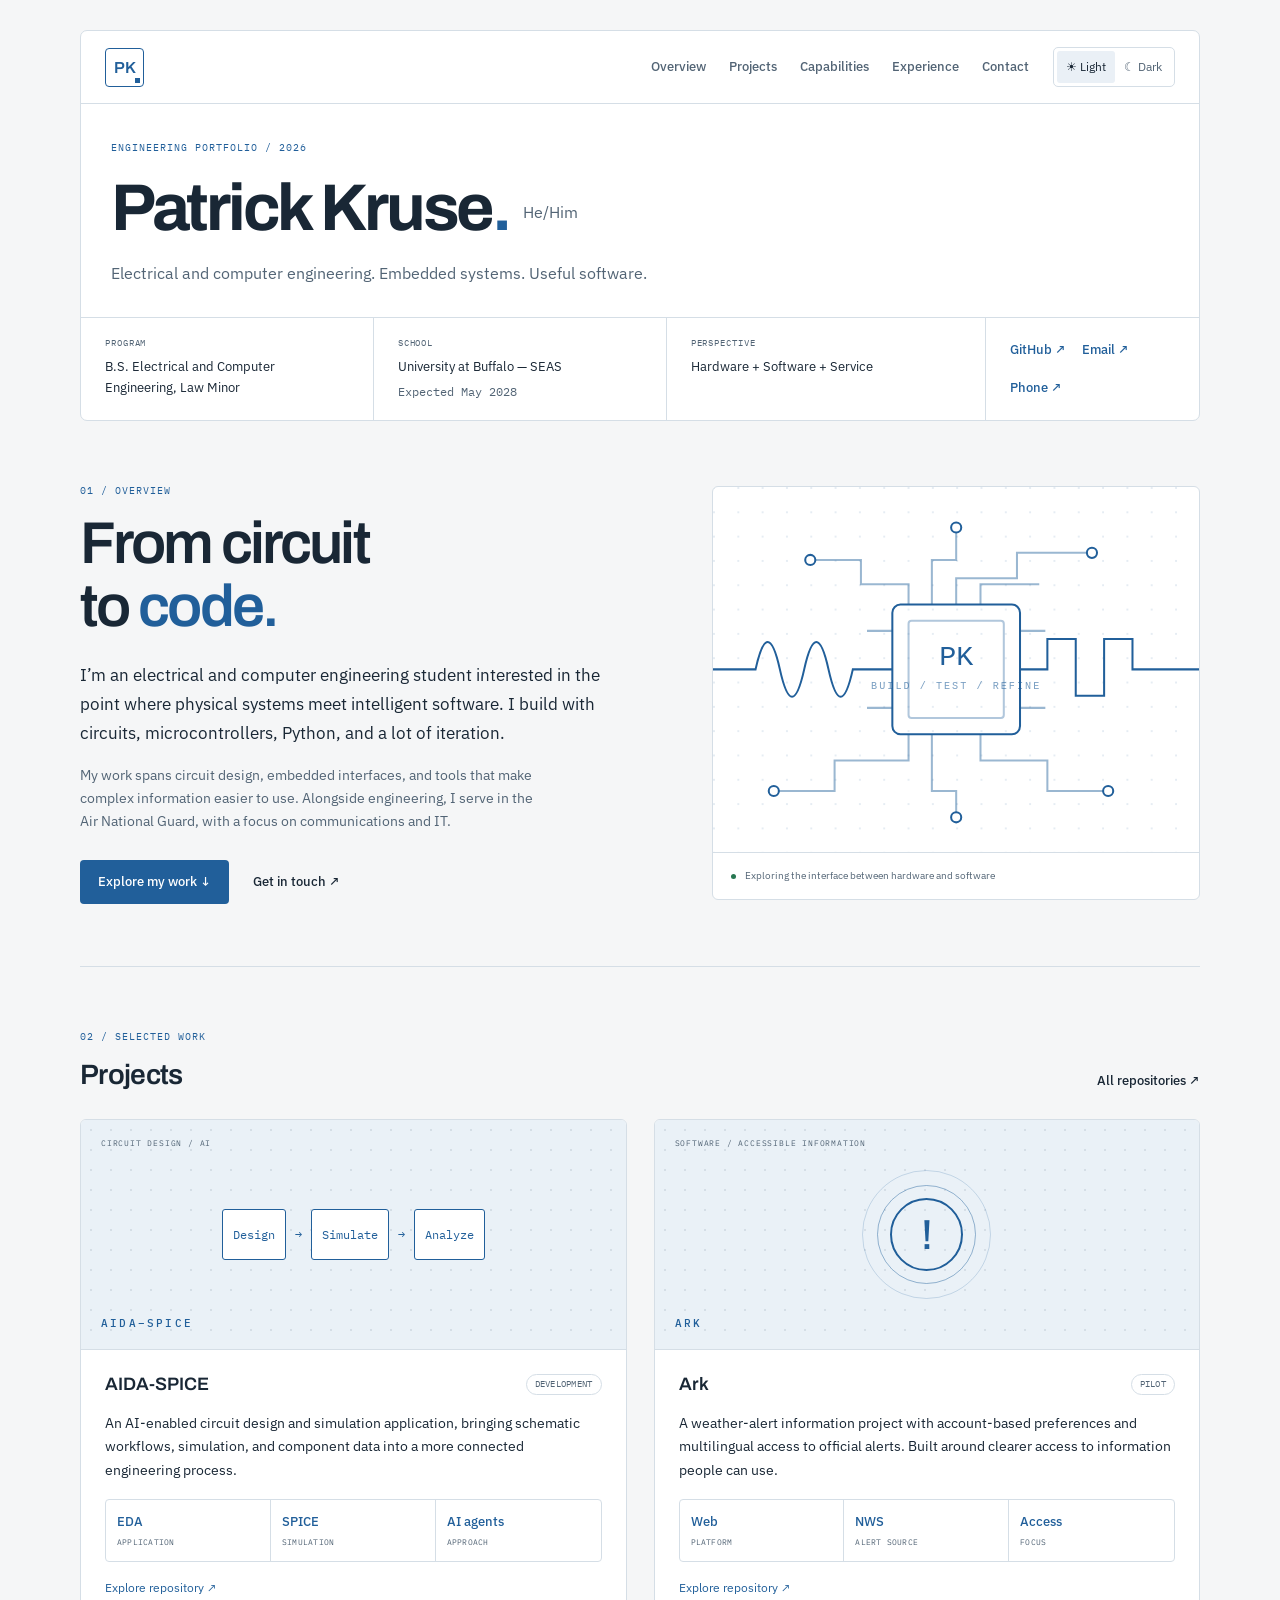
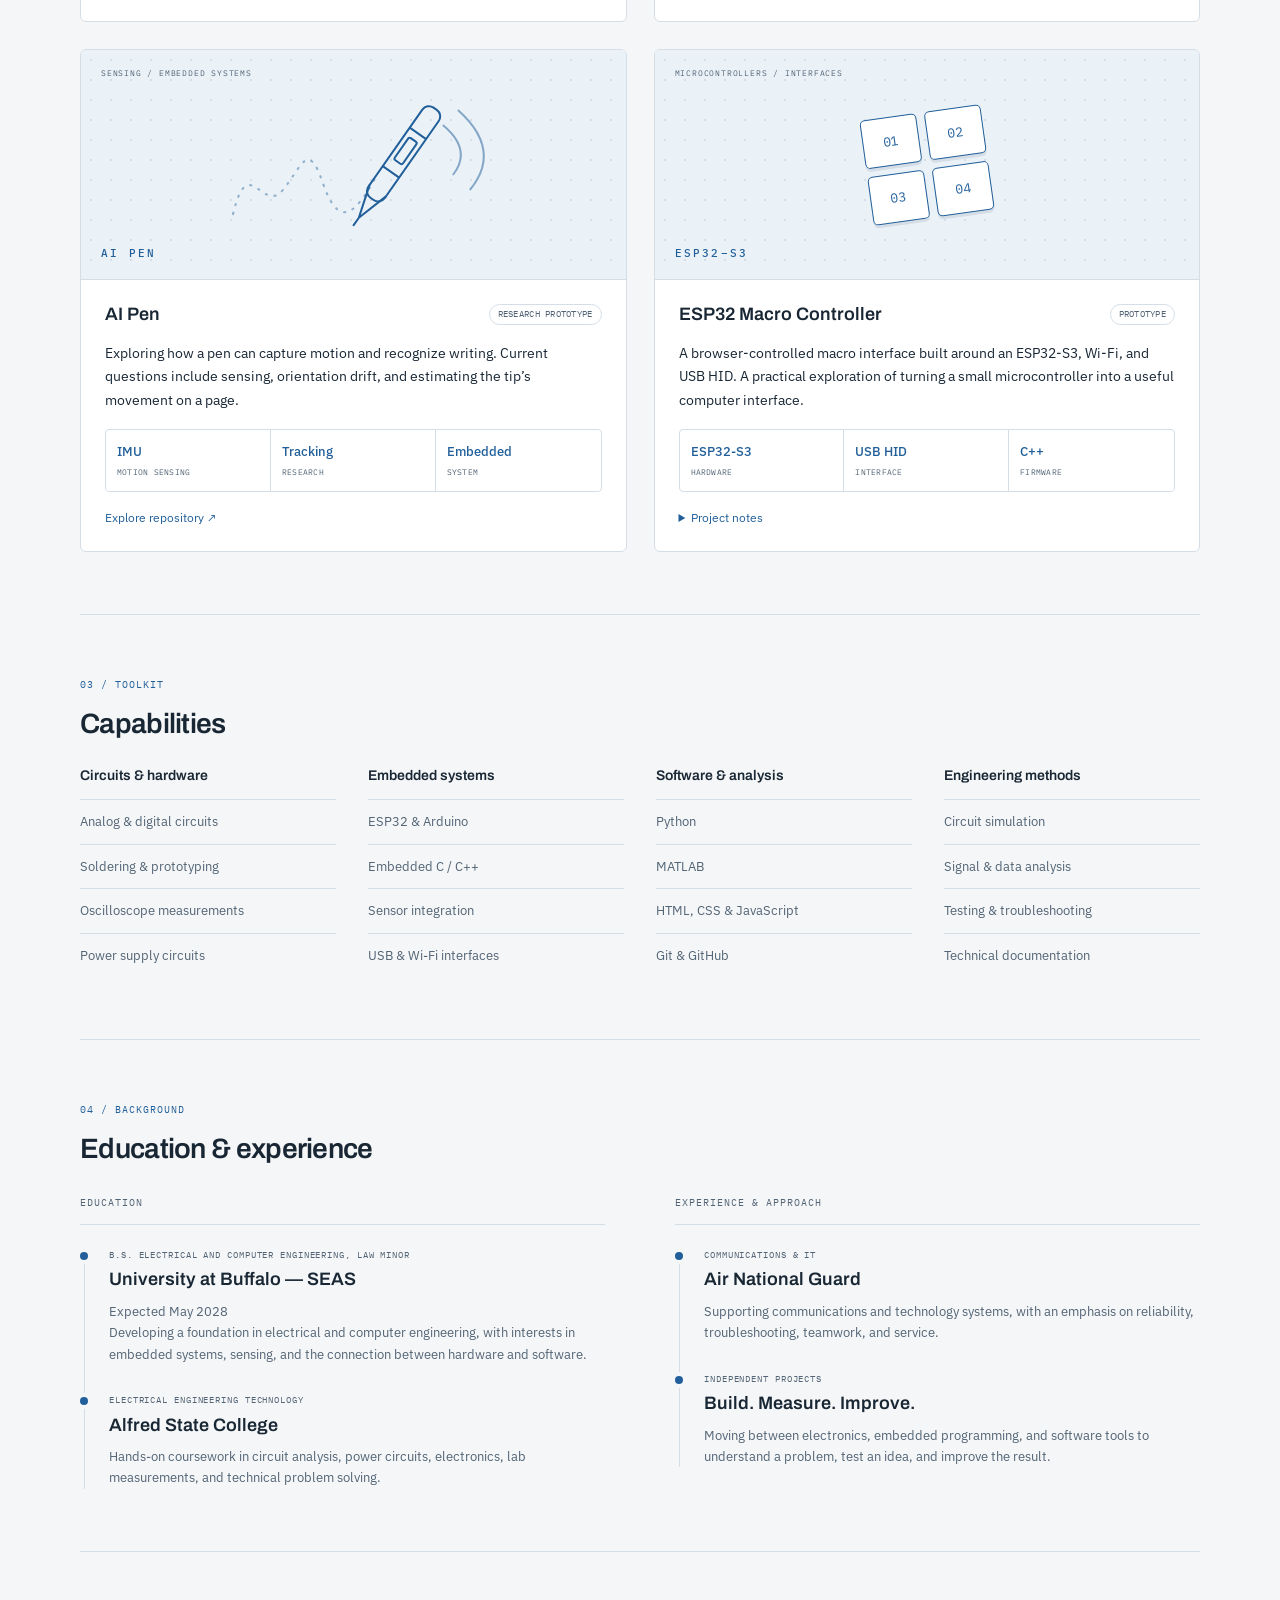
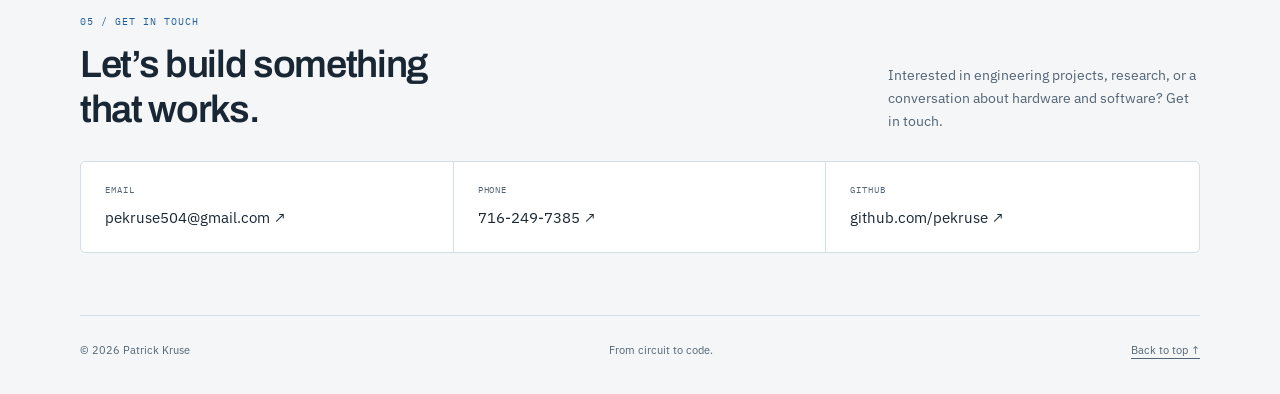
==== commit 6201dfb7: "Add Expected May 2028 and He/Him to portfolio" ====
--- a/index.html
+++ b/index.html
@@ -1,6 +1,6 @@
 <!doctype html><html lang="en"><head>
 <meta charset="utf-8"><meta name="viewport" content="width=device-width,initial-scale=1"><meta name="description" content="Patrick Kruse — electrical and computer engineering, embedded systems, and software. Selected projects, capabilities, and experience."><meta name="color-scheme" content="light dark"><title>Patrick Kruse | Engineering Portfolio</title><link rel="icon" href="favicon.svg" type="image/svg+xml"><script>try{const t=localStorage.getItem('pk-theme');if(t==='light'||t==='dark')document.documentElement.dataset.theme=t}catch{}</script><link rel="stylesheet" href="styles.css"><script src="main.js" defer></script></head>
-<body id="top"><a class="skip" href="#overview">Skip to content</a><header><div class="nav-row"><a href="#top" class="brand" aria-label="Patrick Kruse home">PK<span></span></a><nav aria-label="Main navigation"><a href="#overview">Overview</a><a href="#projects">Projects</a><a href="#capabilities">Capabilities</a><a href="#experience">Experience</a><a href="#contact">Contact</a></nav><fieldset class="theme"><legend class="sr-only">Color theme</legend><button data-theme-choice="light" aria-pressed="false">☀ Light</button><button data-theme-choice="dark" aria-pressed="false">☾ Dark</button></fieldset></div><div class="name-block"><p class="eyebrow">Engineering portfolio / 2026</p><h1>Patrick Kruse<span>.</span></h1><p class="subtitle">Electrical and computer engineering. Embedded systems. Useful software.</p></div><div class="identity"><div><span class="label">Program</span>B.S. Electrical and Computer Engineering, Law Minor</div><div><span class="label">School</span>University at Buffalo — SEAS</div><div><span class="label">Perspective</span>Hardware + Software + Service</div><div class="identity-links"><a href="https://github.com/pekruse">GitHub ↗</a><a href="mailto:pekruse504@gmail.com">Email ↗</a><a href="tel:+17162497385">Phone ↗</a></div></div></header>
+<body id="top"><a class="skip" href="#overview">Skip to content</a><header><div class="nav-row"><a href="#top" class="brand" aria-label="Patrick Kruse home">PK<span></span></a><nav aria-label="Main navigation"><a href="#overview">Overview</a><a href="#projects">Projects</a><a href="#capabilities">Capabilities</a><a href="#experience">Experience</a><a href="#contact">Contact</a></nav><fieldset class="theme"><legend class="sr-only">Color theme</legend><button data-theme-choice="light" aria-pressed="false">☀ Light</button><button data-theme-choice="dark" aria-pressed="false">☾ Dark</button></fieldset></div><div class="name-block"><p class="eyebrow">Engineering portfolio / 2026</p><h1>Patrick Kruse<span>.</span><span class="pronouns" style="font-family:'IBM Plex Sans',Arial,sans-serif;font-weight:400;font-size:16px;letter-spacing:0;color:var(--muted);display:inline-block;margin-left:14px;vertical-align:middle">He/Him</span></h1><p class="subtitle">Electrical and computer engineering. Embedded systems. Useful software.</p></div><div class="identity"><div><span class="label">Program</span>B.S. Electrical and Computer Engineering, Law Minor</div><div><span class="label">School</span><span>University at Buffalo — SEAS</span><span class="label" style="text-transform:none;font-size:12px;letter-spacing:0">Expected May 2028</span></div><div><span class="label">Perspective</span>Hardware + Software + Service</div><div class="identity-links"><a href="https://github.com/pekruse">GitHub ↗</a><a href="mailto:pekruse504@gmail.com">Email ↗</a><a href="tel:+17162497385">Phone ↗</a></div></div></header>
 <main><section id="overview" class="sheet overview"><div><p class="eyebrow">01 / Overview</p><h2 class="hero-heading">From circuit<br>to <em>code.</em></h2><p class="lede">I’m an electrical and computer engineering student interested in the point where physical systems meet intelligent software. I build with circuits, microcontrollers, Python, and a lot of iteration.</p><p class="muted">My work spans circuit design, embedded interfaces, and tools that make complex information easier to use. Alongside engineering, I serve in the Air National Guard, with a focus on communications and IT.</p><div class="actions"><a class="button" href="#projects">Explore my work ↓</a><a class="text-link" href="mailto:pekruse504@gmail.com">Get in touch ↗</a></div></div><figure class="signal"><svg viewBox="0 0 480 360" role="img" aria-labelledby="signal-title"><title id="signal-title">Concept illustration connecting an analog signal to a microcontroller and digital output</title><defs><pattern id="grid" width="24" height="24" patternUnits="userSpaceOnUse"><circle cx="1" cy="1" r="1" fill="currentColor" opacity=".15"/></pattern></defs><rect width="480" height="360" fill="url(#grid)"/><g fill="none" stroke="currentColor" stroke-width="2"><path d="M0 180H42Q54 126 66 180T90 180T114 180T138 180H177M303 180H330V150H358V206H386V150H414V180H480"/><rect x="177" y="116" width="126" height="128" rx="8"/><rect x="193" y="132" width="94" height="96" rx="3" opacity=".35"/><path d="M193 116V96H146V72H96M216 116V72H240V40M240 116V90H300V65H374M264 116V96H322M193 244V270H120V300H60M216 244V300H240V326M264 244V270H330V300H390M177 142H152M177 218H152M303 142H328M303 218H328" opacity=".45"/><g fill="var(--surface)"><circle cx="96" cy="72" r="5"/><circle cx="240" cy="40" r="5"/><circle cx="374" cy="65" r="5"/><circle cx="60" cy="300" r="5"/><circle cx="240" cy="326" r="5"/><circle cx="390" cy="300" r="5"/></g></g><text x="240" y="176" text-anchor="middle" fill="currentColor" font-size="28" font-family="monospace">PK</text><text x="240" y="199" text-anchor="middle" fill="currentColor" opacity=".6" font-size="10" letter-spacing="2" font-family="monospace">BUILD / TEST / REFINE</text></svg><figcaption><i></i> Exploring the interface between hardware and software</figcaption></figure></section>
 <section id="projects" class="sheet"><div class="section-heading"><div><p class="eyebrow">02 / Selected work</p><h2>Projects</h2></div><a class="text-link" href="https://github.com/pekruse">All repositories ↗</a></div><div class="project-grid">
 <article class="project"><div class="visual" aria-hidden="true"><span class="visual-label">CIRCUIT DESIGN / AI</span><div class="circuit"><span>Design</span>→<span>Simulate</span>→<span>Analyze</span></div><span class="visual-caption">AIDA–SPICE</span></div><div class="project-body"><div class="project-head"><h3>AIDA-SPICE</h3><span class="status">Development</span></div><p>An AI-enabled circuit design and simulation application, bringing schematic workflows, simulation, and component data into a more connected engineering process.</p><div class="specs"><div><strong>EDA</strong><span>Application</span></div><div><strong>SPICE</strong><span>Simulation</span></div><div><strong>AI agents</strong><span>Approach</span></div></div><a class="view-link" href="https://github.com/pekruse/AIDA-SPICE">Explore repository ↗</a></div></article>
@@ -9,6 +9,6 @@
 <article class="project"><div class="visual" aria-hidden="true"><span class="visual-label">MICROCONTROLLERS / INTERFACES</span><div class="keys"><span>01</span><span>02</span><span>03</span><span>04</span></div><span class="visual-caption">ESP32–S3</span></div><div class="project-body"><div class="project-head"><h3>ESP32 Macro Controller</h3><span class="status">Prototype</span></div><p>A browser-controlled macro interface built around an ESP32-S3, Wi-Fi, and USB HID. A practical exploration of turning a small microcontroller into a useful computer interface.</p><div class="specs"><div><strong>ESP32-S3</strong><span>Hardware</span></div><div><strong>USB HID</strong><span>Interface</span></div><div><strong>C++</strong><span>Firmware</span></div></div><details><summary>Project notes</summary><p>The prototype combines a local web interface with keyboard actions over USB. Development includes device configuration, connection feedback, and reliable input handling.</p></details></div></article>
 </div></section>
 <section id="capabilities" class="sheet"><p class="eyebrow">03 / Toolkit</p><h2>Capabilities</h2><div class="cap-grid"><div><h3>Circuits &amp; hardware</h3><ul><li>Analog &amp; digital circuits</li><li>Soldering &amp; prototyping</li><li>Oscilloscope measurements</li><li>Power supply circuits</li></ul></div><div><h3>Embedded systems</h3><ul><li>ESP32 &amp; Arduino</li><li>Embedded C / C++</li><li>Sensor integration</li><li>USB &amp; Wi-Fi interfaces</li></ul></div><div><h3>Software &amp; analysis</h3><ul><li>Python</li><li>MATLAB</li><li>HTML, CSS &amp; JavaScript</li><li>Git &amp; GitHub</li></ul></div><div><h3>Engineering methods</h3><ul><li>Circuit simulation</li><li>Signal &amp; data analysis</li><li>Testing &amp; troubleshooting</li><li>Technical documentation</li></ul></div></div></section>
-<section id="experience" class="sheet"><p class="eyebrow">04 / Background</p><h2>Education &amp; experience</h2><div class="timeline-cols"><div><h3 class="col-title">Education</h3><div class="timeline"><article><span class="label">B.S. Electrical and Computer Engineering, Law Minor</span><h4>University at Buffalo — SEAS</h4><p>Developing a foundation in electrical and computer engineering, with interests in embedded systems, sensing, and the connection between hardware and software.</p></article><article><span class="label">Electrical Engineering Technology</span><h4>Alfred State College</h4><p>Hands-on coursework in circuit analysis, power circuits, electronics, lab measurements, and technical problem solving.</p></article></div></div><div><h3 class="col-title">Experience &amp; approach</h3><div class="timeline"><article><span class="label">Communications &amp; IT</span><h4>Air National Guard</h4><p>Supporting communications and technology systems, with an emphasis on reliability, troubleshooting, teamwork, and service.</p></article><article><span class="label">Independent projects</span><h4>Build. Measure. Improve.</h4><p>Moving between electronics, embedded programming, and software tools to understand a problem, test an idea, and improve the result.</p></article></div></div></div></section>
+<section id="experience" class="sheet"><p class="eyebrow">04 / Background</p><h2>Education &amp; experience</h2><div class="timeline-cols"><div><h3 class="col-title">Education</h3><div class="timeline"><article><span class="label">B.S. Electrical and Computer Engineering, Law Minor</span><h4>University at Buffalo — SEAS</h4><p class="muted">Expected May 2028</p><p>Developing a foundation in electrical and computer engineering, with interests in embedded systems, sensing, and the connection between hardware and software.</p></article><article><span class="label">Electrical Engineering Technology</span><h4>Alfred State College</h4><p>Hands-on coursework in circuit analysis, power circuits, electronics, lab measurements, and technical problem solving.</p></article></div></div><div><h3 class="col-title">Experience &amp; approach</h3><div class="timeline"><article><span class="label">Communications &amp; IT</span><h4>Air National Guard</h4><p>Supporting communications and technology systems, with an emphasis on reliability, troubleshooting, teamwork, and service.</p></article><article><span class="label">Independent projects</span><h4>Build. Measure. Improve.</h4><p>Moving between electronics, embedded programming, and software tools to understand a problem, test an idea, and improve the result.</p></article></div></div></div></section>
 <section id="contact" class="sheet"><p class="eyebrow">05 / Get in touch</p><div class="contact-intro"><h2>Let’s build something<br>that works.</h2><p>Interested in engineering projects, research, or a conversation about hardware and software? Get in touch.</p></div><div class="contact-grid"><a href="mailto:pekruse504@gmail.com"><span class="label">Email</span>pekruse504@gmail.com ↗</a><a href="tel:+17162497385"><span class="label">Phone</span>716-249-7385 ↗</a><a href="https://github.com/pekruse"><span class="label">GitHub</span>github.com/pekruse ↗</a></div></section></main>
 <footer><span>© 2026 Patrick Kruse</span><span>From circuit to code.</span><a href="#top">Back to top ↑</a></footer></body></html>
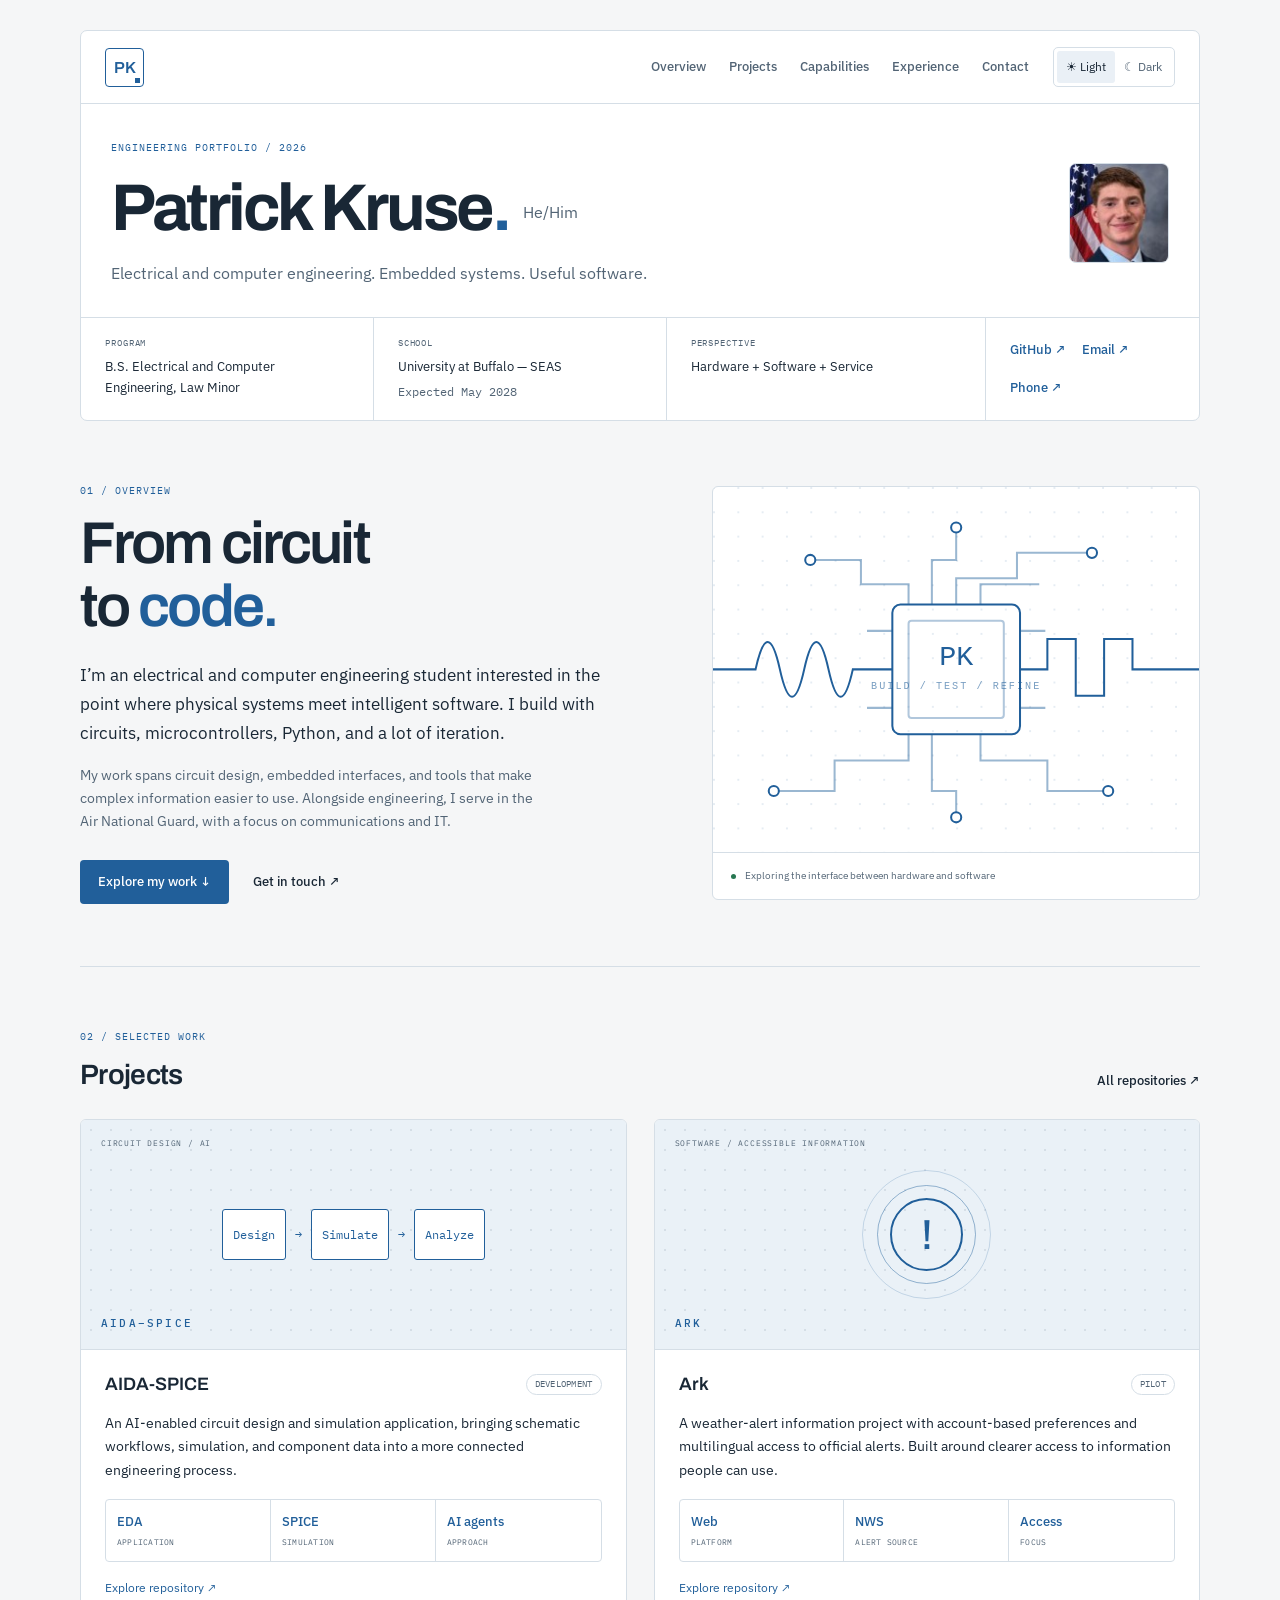
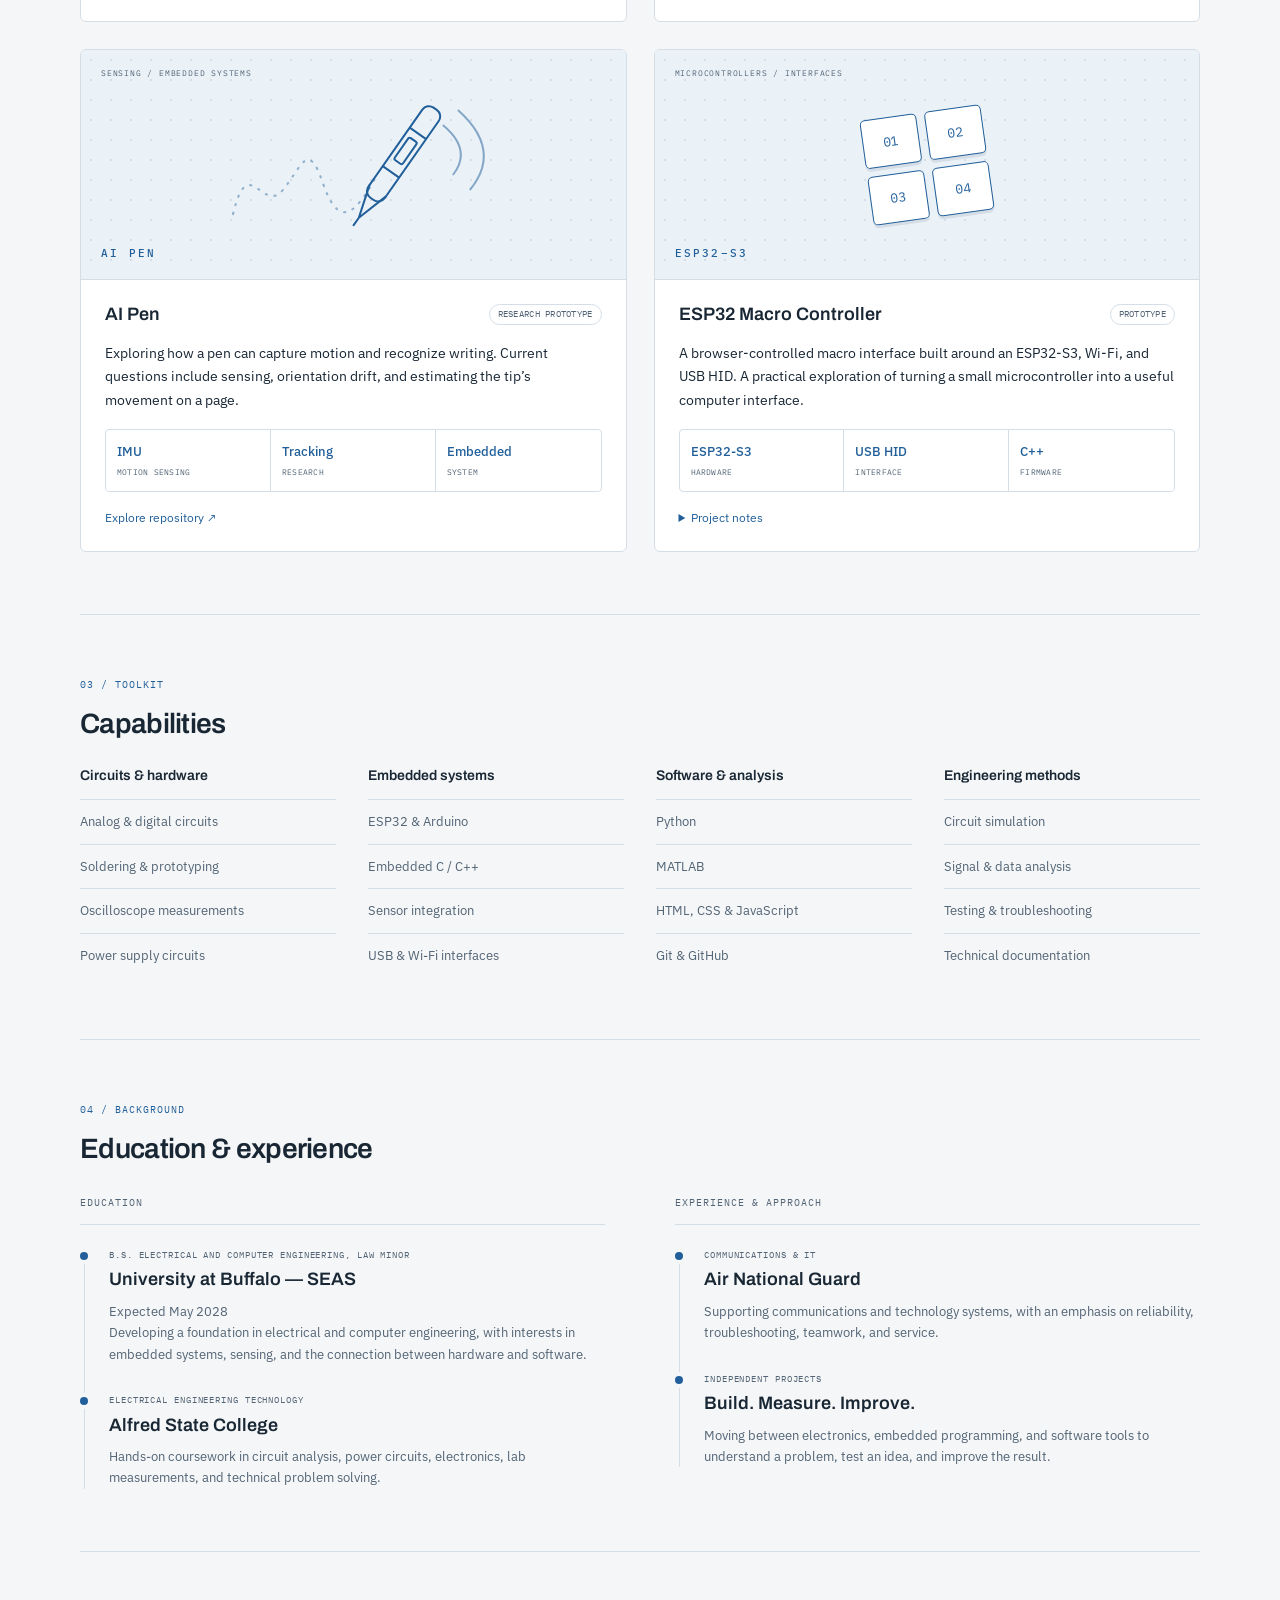
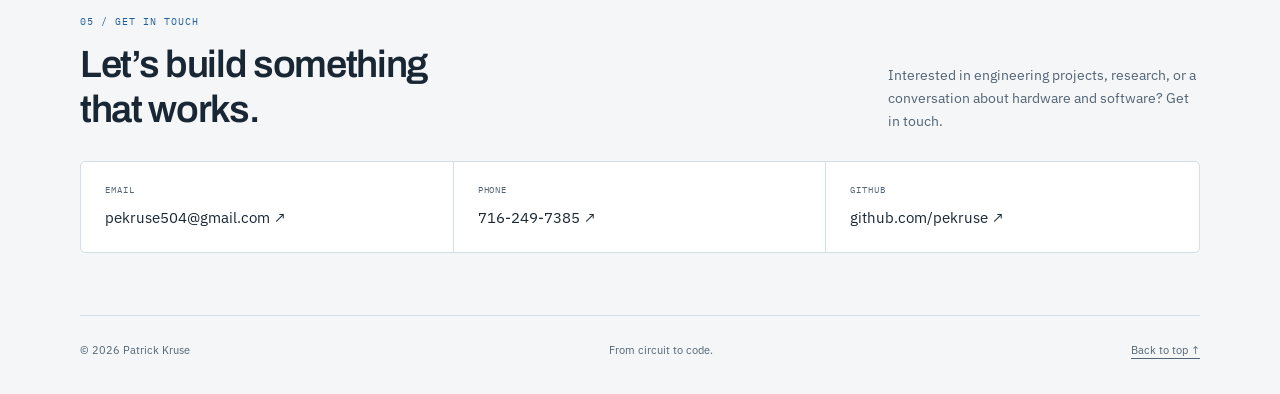
==== commit 458b6c96: "Add Patrick Kruse profile portrait to portfolio header" ====
--- a/index.html
+++ b/index.html
@@ -1,6 +1,6 @@
 <!doctype html><html lang="en"><head>
 <meta charset="utf-8"><meta name="viewport" content="width=device-width,initial-scale=1"><meta name="description" content="Patrick Kruse — electrical and computer engineering, embedded systems, and software. Selected projects, capabilities, and experience."><meta name="color-scheme" content="light dark"><title>Patrick Kruse | Engineering Portfolio</title><link rel="icon" href="favicon.svg" type="image/svg+xml"><script>try{const t=localStorage.getItem('pk-theme');if(t==='light'||t==='dark')document.documentElement.dataset.theme=t}catch{}</script><link rel="stylesheet" href="styles.css"><script src="main.js" defer></script></head>
-<body id="top"><a class="skip" href="#overview">Skip to content</a><header><div class="nav-row"><a href="#top" class="brand" aria-label="Patrick Kruse home">PK<span></span></a><nav aria-label="Main navigation"><a href="#overview">Overview</a><a href="#projects">Projects</a><a href="#capabilities">Capabilities</a><a href="#experience">Experience</a><a href="#contact">Contact</a></nav><fieldset class="theme"><legend class="sr-only">Color theme</legend><button data-theme-choice="light" aria-pressed="false">☀ Light</button><button data-theme-choice="dark" aria-pressed="false">☾ Dark</button></fieldset></div><div class="name-block"><p class="eyebrow">Engineering portfolio / 2026</p><h1>Patrick Kruse<span>.</span><span class="pronouns" style="font-family:'IBM Plex Sans',Arial,sans-serif;font-weight:400;font-size:16px;letter-spacing:0;color:var(--muted);display:inline-block;margin-left:14px;vertical-align:middle">He/Him</span></h1><p class="subtitle">Electrical and computer engineering. Embedded systems. Useful software.</p></div><div class="identity"><div><span class="label">Program</span>B.S. Electrical and Computer Engineering, Law Minor</div><div><span class="label">School</span><span>University at Buffalo — SEAS</span><span class="label" style="text-transform:none;font-size:12px;letter-spacing:0">Expected May 2028</span></div><div><span class="label">Perspective</span>Hardware + Software + Service</div><div class="identity-links"><a href="https://github.com/pekruse">GitHub ↗</a><a href="mailto:pekruse504@gmail.com">Email ↗</a><a href="tel:+17162497385">Phone ↗</a></div></div></header>
+<body id="top"><a class="skip" href="#overview">Skip to content</a><header><div class="nav-row"><a href="#top" class="brand" aria-label="Patrick Kruse home">PK<span></span></a><nav aria-label="Main navigation"><a href="#overview">Overview</a><a href="#projects">Projects</a><a href="#capabilities">Capabilities</a><a href="#experience">Experience</a><a href="#contact">Contact</a></nav><fieldset class="theme"><legend class="sr-only">Color theme</legend><button data-theme-choice="light" aria-pressed="false">☀ Light</button><button data-theme-choice="dark" aria-pressed="false">☾ Dark</button></fieldset></div><div class="name-block"><div class="name-copy"><p class="eyebrow">Engineering portfolio / 2026</p><h1>Patrick Kruse<span>.</span><span class="pronouns" style="font-family:'IBM Plex Sans',Arial,sans-serif;font-weight:400;font-size:16px;letter-spacing:0;color:var(--muted);display:inline-block;margin-left:14px;vertical-align:middle">He/Him</span></h1><p class="subtitle">Electrical and computer engineering. Embedded systems. Useful software.</p></div><img class="profile-photo" src="assets/patrick-kruse.jpg" alt="Patrick Kruse" width="100" height="100" decoding="async"></div><div class="identity"><div><span class="label">Program</span>B.S. Electrical and Computer Engineering, Law Minor</div><div><span class="label">School</span><span>University at Buffalo — SEAS</span><span class="label" style="text-transform:none;font-size:12px;letter-spacing:0">Expected May 2028</span></div><div><span class="label">Perspective</span>Hardware + Software + Service</div><div class="identity-links"><a href="https://github.com/pekruse">GitHub ↗</a><a href="mailto:pekruse504@gmail.com">Email ↗</a><a href="tel:+17162497385">Phone ↗</a></div></div></header>
 <main><section id="overview" class="sheet overview"><div><p class="eyebrow">01 / Overview</p><h2 class="hero-heading">From circuit<br>to <em>code.</em></h2><p class="lede">I’m an electrical and computer engineering student interested in the point where physical systems meet intelligent software. I build with circuits, microcontrollers, Python, and a lot of iteration.</p><p class="muted">My work spans circuit design, embedded interfaces, and tools that make complex information easier to use. Alongside engineering, I serve in the Air National Guard, with a focus on communications and IT.</p><div class="actions"><a class="button" href="#projects">Explore my work ↓</a><a class="text-link" href="mailto:pekruse504@gmail.com">Get in touch ↗</a></div></div><figure class="signal"><svg viewBox="0 0 480 360" role="img" aria-labelledby="signal-title"><title id="signal-title">Concept illustration connecting an analog signal to a microcontroller and digital output</title><defs><pattern id="grid" width="24" height="24" patternUnits="userSpaceOnUse"><circle cx="1" cy="1" r="1" fill="currentColor" opacity=".15"/></pattern></defs><rect width="480" height="360" fill="url(#grid)"/><g fill="none" stroke="currentColor" stroke-width="2"><path d="M0 180H42Q54 126 66 180T90 180T114 180T138 180H177M303 180H330V150H358V206H386V150H414V180H480"/><rect x="177" y="116" width="126" height="128" rx="8"/><rect x="193" y="132" width="94" height="96" rx="3" opacity=".35"/><path d="M193 116V96H146V72H96M216 116V72H240V40M240 116V90H300V65H374M264 116V96H322M193 244V270H120V300H60M216 244V300H240V326M264 244V270H330V300H390M177 142H152M177 218H152M303 142H328M303 218H328" opacity=".45"/><g fill="var(--surface)"><circle cx="96" cy="72" r="5"/><circle cx="240" cy="40" r="5"/><circle cx="374" cy="65" r="5"/><circle cx="60" cy="300" r="5"/><circle cx="240" cy="326" r="5"/><circle cx="390" cy="300" r="5"/></g></g><text x="240" y="176" text-anchor="middle" fill="currentColor" font-size="28" font-family="monospace">PK</text><text x="240" y="199" text-anchor="middle" fill="currentColor" opacity=".6" font-size="10" letter-spacing="2" font-family="monospace">BUILD / TEST / REFINE</text></svg><figcaption><i></i> Exploring the interface between hardware and software</figcaption></figure></section>
 <section id="projects" class="sheet"><div class="section-heading"><div><p class="eyebrow">02 / Selected work</p><h2>Projects</h2></div><a class="text-link" href="https://github.com/pekruse">All repositories ↗</a></div><div class="project-grid">
 <article class="project"><div class="visual" aria-hidden="true"><span class="visual-label">CIRCUIT DESIGN / AI</span><div class="circuit"><span>Design</span>→<span>Simulate</span>→<span>Analyze</span></div><span class="visual-caption">AIDA–SPICE</span></div><div class="project-body"><div class="project-head"><h3>AIDA-SPICE</h3><span class="status">Development</span></div><p>An AI-enabled circuit design and simulation application, bringing schematic workflows, simulation, and component data into a more connected engineering process.</p><div class="specs"><div><strong>EDA</strong><span>Application</span></div><div><strong>SPICE</strong><span>Simulation</span></div><div><strong>AI agents</strong><span>Approach</span></div></div><a class="view-link" href="https://github.com/pekruse/AIDA-SPICE">Explore repository ↗</a></div></article>
--- a/styles.css
+++ b/styles.css
@@ -10,3 +10,9 @@
 /* Contact layout */
 .identity .identity-links{flex-wrap:wrap;gap:10px 16px}
 .contact-grid{grid-template-columns:repeat(auto-fit,minmax(min(100%,260px),1fr))}
+
+/* Profile portrait */
+.name-block{display:flex;align-items:center;justify-content:space-between;gap:28px}
+.name-copy{min-width:0}
+.profile-photo{width:100px;height:100px;flex-shrink:0;object-fit:cover;border-radius:7px;border:1px solid var(--line)}
+@media(max-width:650px){.name-block{flex-direction:column-reverse;align-items:flex-start;gap:20px}.profile-photo{width:84px;height:84px}}
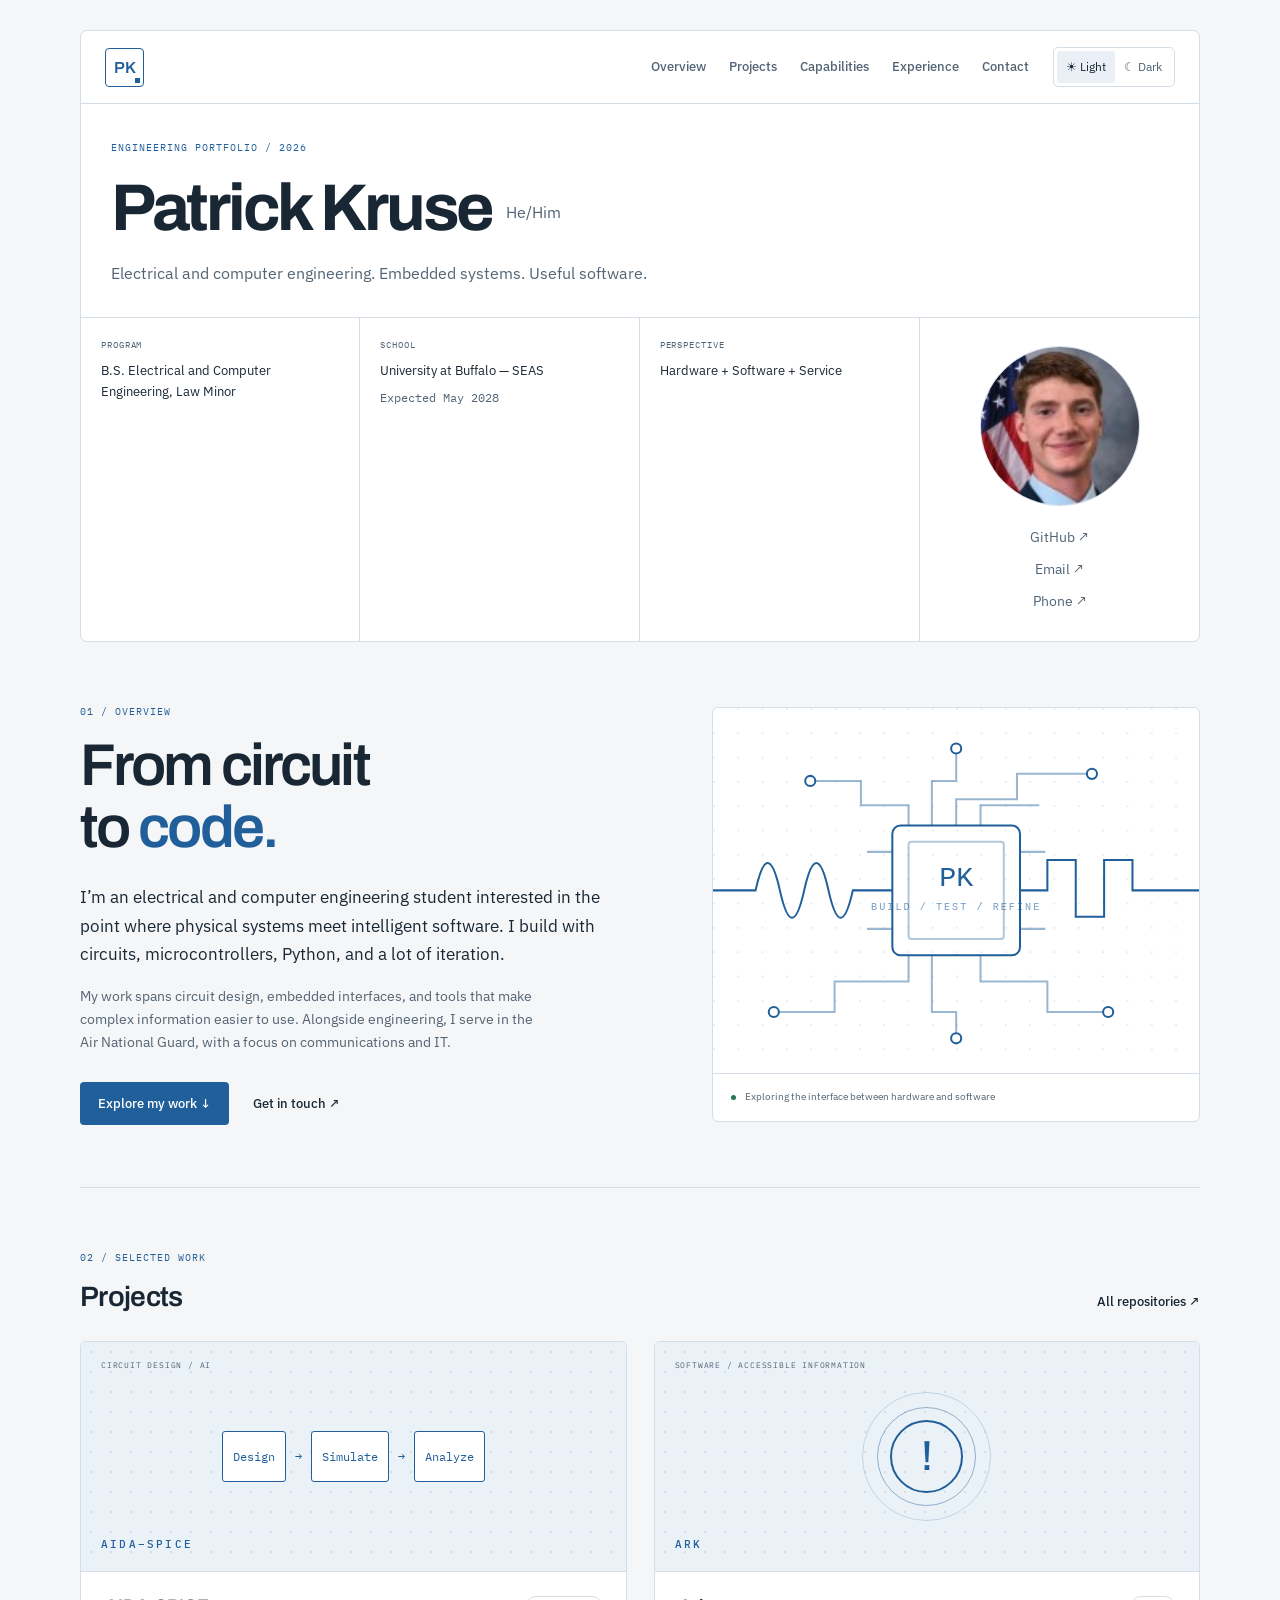
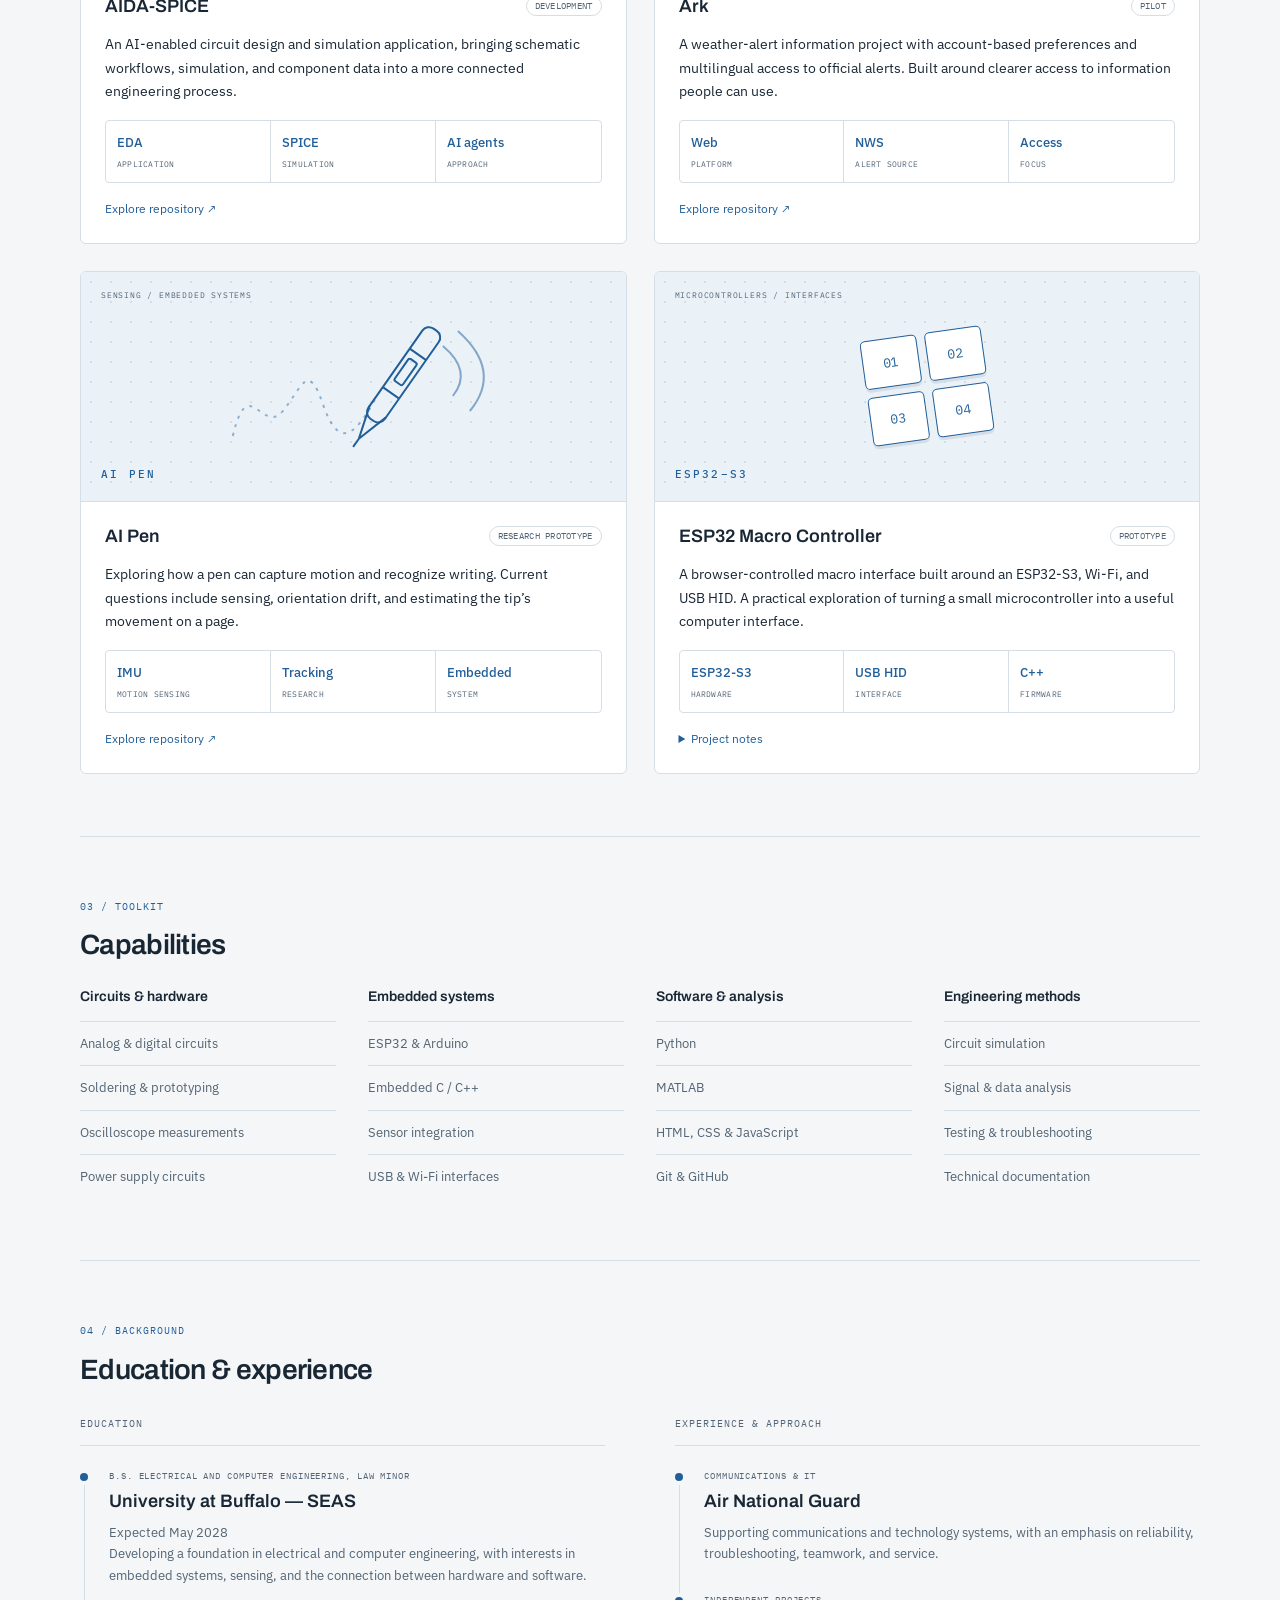
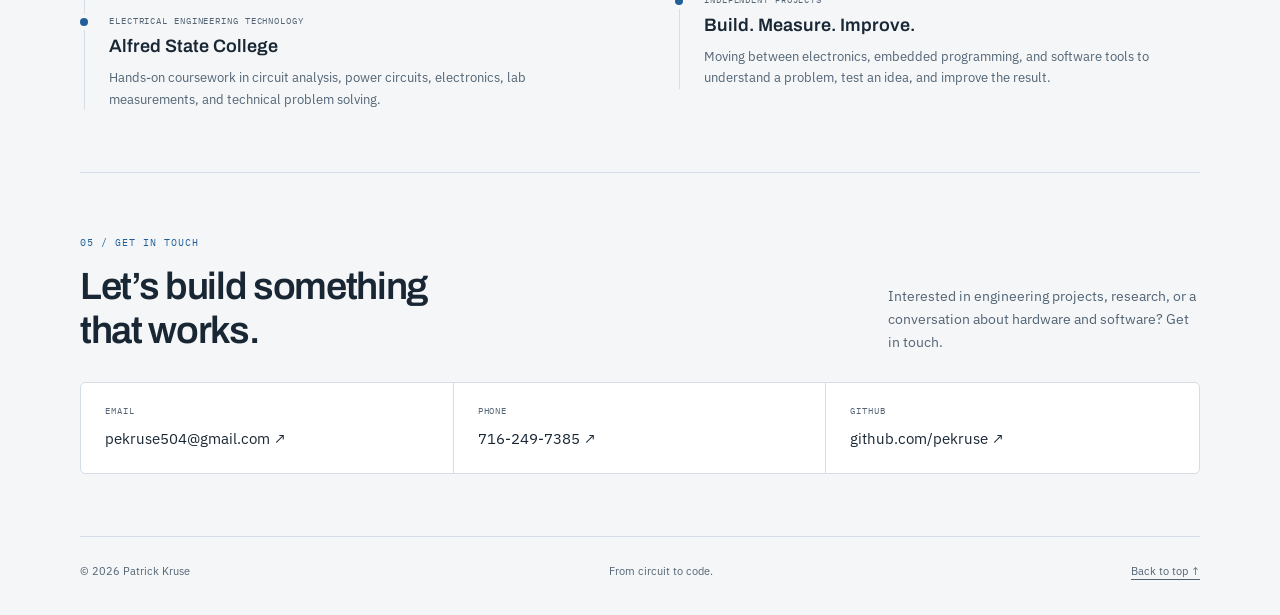
==== commit 6a300d8b: "Match reference header with circular portrait card and remove name period" ====
--- a/index.html
+++ b/index.html
@@ -1,6 +1,6 @@
 <!doctype html><html lang="en"><head>
-<meta charset="utf-8"><meta name="viewport" content="width=device-width,initial-scale=1"><meta name="description" content="Patrick Kruse — electrical and computer engineering, embedded systems, and software. Selected projects, capabilities, and experience."><meta name="color-scheme" content="light dark"><title>Patrick Kruse | Engineering Portfolio</title><link rel="icon" href="favicon.svg" type="image/svg+xml"><script>try{const t=localStorage.getItem('pk-theme');if(t==='light'||t==='dark')document.documentElement.dataset.theme=t}catch{}</script><link rel="stylesheet" href="styles.css"><script src="main.js" defer></script></head>
-<body id="top"><a class="skip" href="#overview">Skip to content</a><header><div class="nav-row"><a href="#top" class="brand" aria-label="Patrick Kruse home">PK<span></span></a><nav aria-label="Main navigation"><a href="#overview">Overview</a><a href="#projects">Projects</a><a href="#capabilities">Capabilities</a><a href="#experience">Experience</a><a href="#contact">Contact</a></nav><fieldset class="theme"><legend class="sr-only">Color theme</legend><button data-theme-choice="light" aria-pressed="false">☀ Light</button><button data-theme-choice="dark" aria-pressed="false">☾ Dark</button></fieldset></div><div class="name-block"><div class="name-copy"><p class="eyebrow">Engineering portfolio / 2026</p><h1>Patrick Kruse<span>.</span><span class="pronouns" style="font-family:'IBM Plex Sans',Arial,sans-serif;font-weight:400;font-size:16px;letter-spacing:0;color:var(--muted);display:inline-block;margin-left:14px;vertical-align:middle">He/Him</span></h1><p class="subtitle">Electrical and computer engineering. Embedded systems. Useful software.</p></div><img class="profile-photo" src="assets/patrick-kruse.jpg" alt="Patrick Kruse" width="100" height="100" decoding="async"></div><div class="identity"><div><span class="label">Program</span>B.S. Electrical and Computer Engineering, Law Minor</div><div><span class="label">School</span><span>University at Buffalo — SEAS</span><span class="label" style="text-transform:none;font-size:12px;letter-spacing:0">Expected May 2028</span></div><div><span class="label">Perspective</span>Hardware + Software + Service</div><div class="identity-links"><a href="https://github.com/pekruse">GitHub ↗</a><a href="mailto:pekruse504@gmail.com">Email ↗</a><a href="tel:+17162497385">Phone ↗</a></div></div></header>
+<meta charset="utf-8"><meta name="viewport" content="width=device-width,initial-scale=1"><meta name="description" content="Patrick Kruse — electrical and computer engineering, embedded systems, and software. Selected projects, capabilities, and experience."><meta name="color-scheme" content="light dark"><title>Patrick Kruse | Engineering Portfolio</title><link rel="icon" href="favicon.svg" type="image/svg+xml"><script>try{const t=localStorage.getItem('pk-theme');if(t==='light'||t==='dark')document.documentElement.dataset.theme=t}catch{}</script><link rel="stylesheet" href="styles.css?v=20261111-circle"><script src="main.js" defer></script></head>
+<body id="top"><a class="skip" href="#overview">Skip to content</a><header><div class="nav-row"><a href="#top" class="brand" aria-label="Patrick Kruse home">PK<span></span></a><nav aria-label="Main navigation"><a href="#overview">Overview</a><a href="#projects">Projects</a><a href="#capabilities">Capabilities</a><a href="#experience">Experience</a><a href="#contact">Contact</a></nav><fieldset class="theme"><legend class="sr-only">Color theme</legend><button data-theme-choice="light" aria-pressed="false">☀ Light</button><button data-theme-choice="dark" aria-pressed="false">☾ Dark</button></fieldset></div><div class="name-block"><div class="name-copy"><p class="eyebrow">Engineering portfolio / 2026</p><h1>Patrick Kruse<span class="pronouns" style="font-family:'IBM Plex Sans',Arial,sans-serif;font-weight:400;font-size:16px;letter-spacing:0;color:var(--muted);display:inline-block;margin-left:14px;vertical-align:middle">He/Him</span></h1><p class="subtitle">Electrical and computer engineering. Embedded systems. Useful software.</p></div></div><div class="identity-main"><div class="identity"><div><span class="label">Program</span>B.S. Electrical and Computer Engineering, Law Minor</div><div><span class="label">School</span><span>University at Buffalo — SEAS</span><span class="label" style="text-transform:none;font-size:12px;letter-spacing:0">Expected May 2028</span></div><div><span class="label">Perspective</span>Hardware + Software + Service</div></div><aside class="profile-card" aria-label="Profile and contact"><img class="profile-photo" src="assets/patrick-kruse.jpg" alt="Patrick Kruse" width="160" height="160" decoding="async"><div class="profile-links"><a href="https://github.com/pekruse">GitHub ↗</a><a href="mailto:pekruse504@gmail.com">Email ↗</a><a href="tel:+17162497385">Phone ↗</a></div></aside></div></header>
 <main><section id="overview" class="sheet overview"><div><p class="eyebrow">01 / Overview</p><h2 class="hero-heading">From circuit<br>to <em>code.</em></h2><p class="lede">I’m an electrical and computer engineering student interested in the point where physical systems meet intelligent software. I build with circuits, microcontrollers, Python, and a lot of iteration.</p><p class="muted">My work spans circuit design, embedded interfaces, and tools that make complex information easier to use. Alongside engineering, I serve in the Air National Guard, with a focus on communications and IT.</p><div class="actions"><a class="button" href="#projects">Explore my work ↓</a><a class="text-link" href="mailto:pekruse504@gmail.com">Get in touch ↗</a></div></div><figure class="signal"><svg viewBox="0 0 480 360" role="img" aria-labelledby="signal-title"><title id="signal-title">Concept illustration connecting an analog signal to a microcontroller and digital output</title><defs><pattern id="grid" width="24" height="24" patternUnits="userSpaceOnUse"><circle cx="1" cy="1" r="1" fill="currentColor" opacity=".15"/></pattern></defs><rect width="480" height="360" fill="url(#grid)"/><g fill="none" stroke="currentColor" stroke-width="2"><path d="M0 180H42Q54 126 66 180T90 180T114 180T138 180H177M303 180H330V150H358V206H386V150H414V180H480"/><rect x="177" y="116" width="126" height="128" rx="8"/><rect x="193" y="132" width="94" height="96" rx="3" opacity=".35"/><path d="M193 116V96H146V72H96M216 116V72H240V40M240 116V90H300V65H374M264 116V96H322M193 244V270H120V300H60M216 244V300H240V326M264 244V270H330V300H390M177 142H152M177 218H152M303 142H328M303 218H328" opacity=".45"/><g fill="var(--surface)"><circle cx="96" cy="72" r="5"/><circle cx="240" cy="40" r="5"/><circle cx="374" cy="65" r="5"/><circle cx="60" cy="300" r="5"/><circle cx="240" cy="326" r="5"/><circle cx="390" cy="300" r="5"/></g></g><text x="240" y="176" text-anchor="middle" fill="currentColor" font-size="28" font-family="monospace">PK</text><text x="240" y="199" text-anchor="middle" fill="currentColor" opacity=".6" font-size="10" letter-spacing="2" font-family="monospace">BUILD / TEST / REFINE</text></svg><figcaption><i></i> Exploring the interface between hardware and software</figcaption></figure></section>
 <section id="projects" class="sheet"><div class="section-heading"><div><p class="eyebrow">02 / Selected work</p><h2>Projects</h2></div><a class="text-link" href="https://github.com/pekruse">All repositories ↗</a></div><div class="project-grid">
 <article class="project"><div class="visual" aria-hidden="true"><span class="visual-label">CIRCUIT DESIGN / AI</span><div class="circuit"><span>Design</span>→<span>Simulate</span>→<span>Analyze</span></div><span class="visual-caption">AIDA–SPICE</span></div><div class="project-body"><div class="project-head"><h3>AIDA-SPICE</h3><span class="status">Development</span></div><p>An AI-enabled circuit design and simulation application, bringing schematic workflows, simulation, and component data into a more connected engineering process.</p><div class="specs"><div><strong>EDA</strong><span>Application</span></div><div><strong>SPICE</strong><span>Simulation</span></div><div><strong>AI agents</strong><span>Approach</span></div></div><a class="view-link" href="https://github.com/pekruse/AIDA-SPICE">Explore repository ↗</a></div></article>
--- a/styles.css
+++ b/styles.css
@@ -11,8 +11,15 @@
 .identity .identity-links{flex-wrap:wrap;gap:10px 16px}
 .contact-grid{grid-template-columns:repeat(auto-fit,minmax(min(100%,260px),1fr))}
 
-/* Profile portrait */
-.name-block{display:flex;align-items:center;justify-content:space-between;gap:28px}
-.name-copy{min-width:0}
-.profile-photo{width:100px;height:100px;flex-shrink:0;object-fit:cover;border-radius:7px;border:1px solid var(--line)}
-@media(max-width:650px){.name-block{flex-direction:column-reverse;align-items:flex-start;gap:20px}.profile-photo{width:84px;height:84px}}
+/* Profile card, aligned with program and school */
+.name-block{display:block}
+.identity-main{display:flex;border-top:1px solid var(--line)}
+.identity-main>.identity{flex:1;grid-template-columns:repeat(3,minmax(0,1fr));border-top:0;min-width:0}
+.identity-main .identity>div{padding:20px;gap:7px}
+.profile-card{width:280px;flex-shrink:0;border-left:1px solid var(--line);padding:28px 24px;display:flex;flex-direction:column;align-items:center;justify-content:center;gap:20px;text-align:center}
+.profile-photo{display:block;width:160px;height:160px;object-fit:cover;border-radius:50%;border:1px solid var(--line)}
+.profile-links{display:flex;flex-direction:column;gap:9px;font-size:14px}
+.profile-links a{color:var(--muted);text-decoration:none}
+.profile-links a:hover{color:var(--accent)}
+@media(max-width:900px){.identity-main>.identity{grid-template-columns:1fr 1fr}.identity-main .identity>div:last-child{grid-column:1/-1}.profile-card{width:240px}}
+@media(max-width:650px){.identity-main{flex-direction:column}.identity-main>.identity{grid-template-columns:1fr}.identity-main .identity>div{border-right:0;border-top:1px solid var(--line)}.identity-main .identity>div:first-child{border-top:0}.profile-card{width:100%;border-left:0;border-top:1px solid var(--line);padding:28px 20px}}
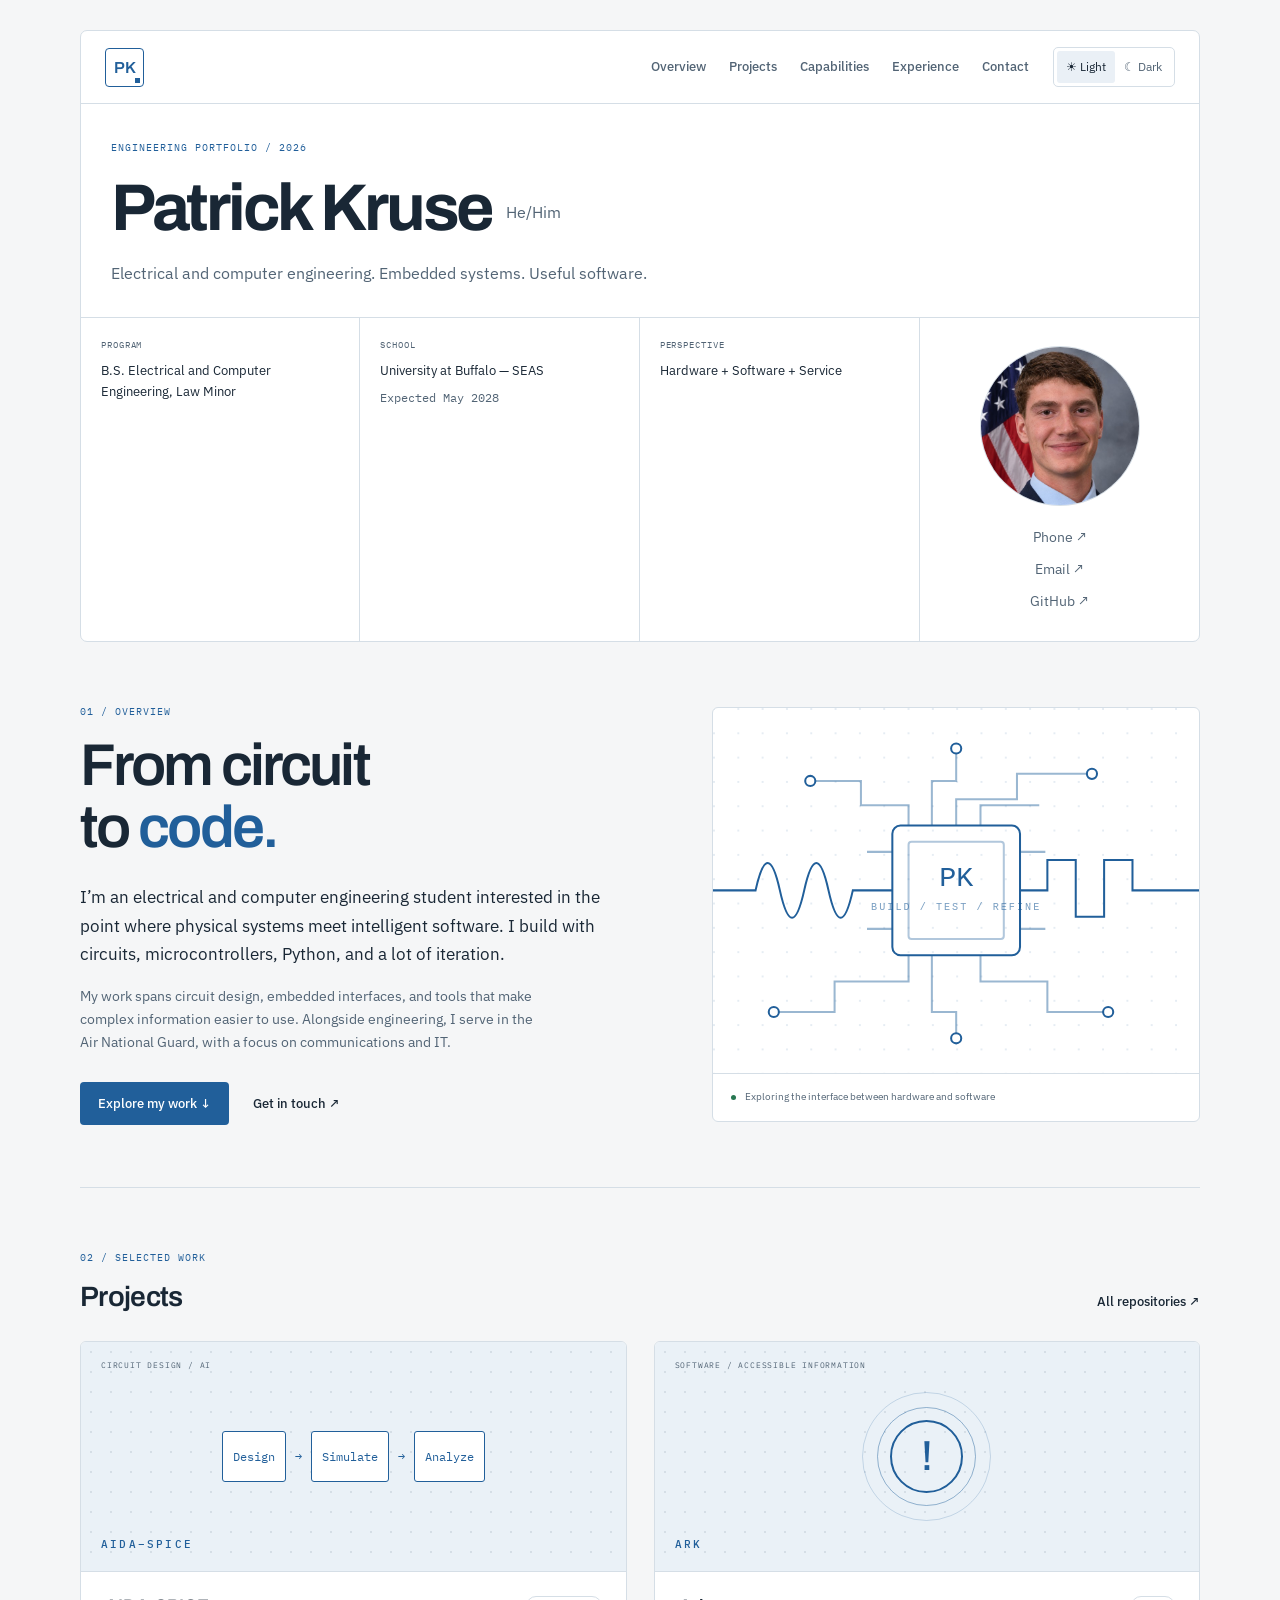
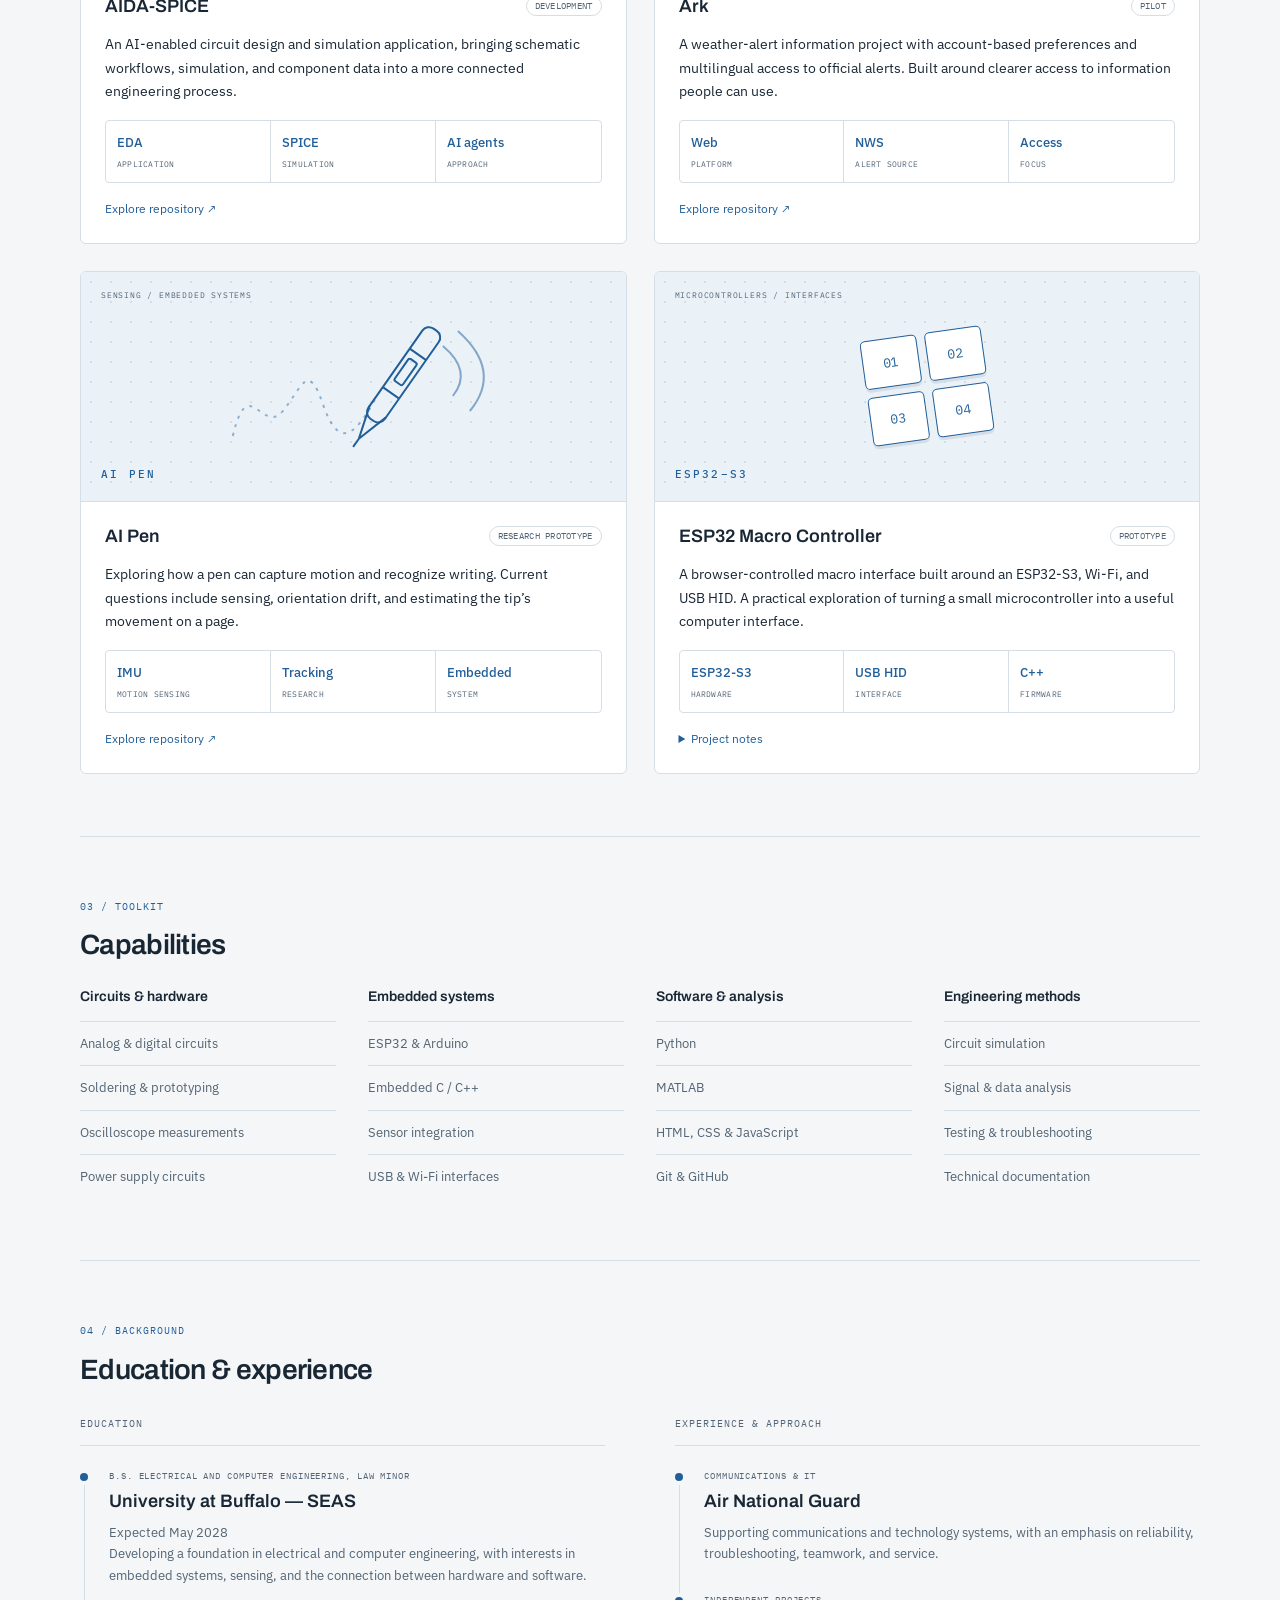
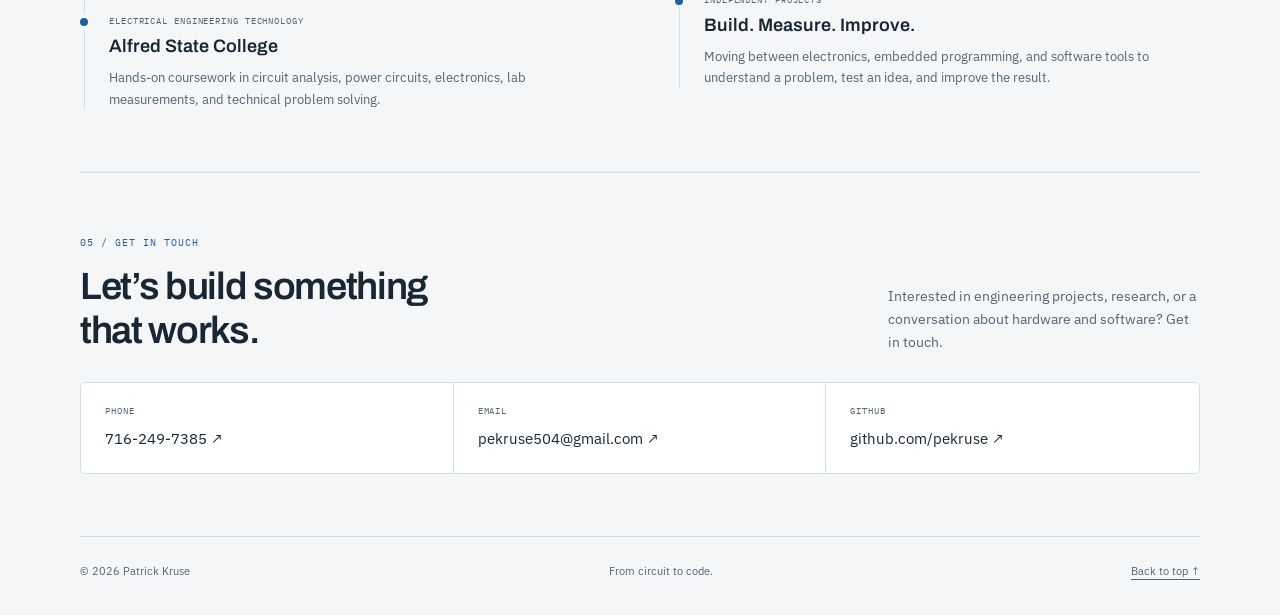
==== commit fc353422: "Enhance profile portrait and order contact links Phone, Email, GitHub" ====
--- a/index.html
+++ b/index.html
@@ -1,6 +1,6 @@
 <!doctype html><html lang="en"><head>
 <meta charset="utf-8"><meta name="viewport" content="width=device-width,initial-scale=1"><meta name="description" content="Patrick Kruse — electrical and computer engineering, embedded systems, and software. Selected projects, capabilities, and experience."><meta name="color-scheme" content="light dark"><title>Patrick Kruse | Engineering Portfolio</title><link rel="icon" href="favicon.svg" type="image/svg+xml"><script>try{const t=localStorage.getItem('pk-theme');if(t==='light'||t==='dark')document.documentElement.dataset.theme=t}catch{}</script><link rel="stylesheet" href="styles.css?v=20261111-circle"><script src="main.js" defer></script></head>
-<body id="top"><a class="skip" href="#overview">Skip to content</a><header><div class="nav-row"><a href="#top" class="brand" aria-label="Patrick Kruse home">PK<span></span></a><nav aria-label="Main navigation"><a href="#overview">Overview</a><a href="#projects">Projects</a><a href="#capabilities">Capabilities</a><a href="#experience">Experience</a><a href="#contact">Contact</a></nav><fieldset class="theme"><legend class="sr-only">Color theme</legend><button data-theme-choice="light" aria-pressed="false">☀ Light</button><button data-theme-choice="dark" aria-pressed="false">☾ Dark</button></fieldset></div><div class="name-block"><div class="name-copy"><p class="eyebrow">Engineering portfolio / 2026</p><h1>Patrick Kruse<span class="pronouns" style="font-family:'IBM Plex Sans',Arial,sans-serif;font-weight:400;font-size:16px;letter-spacing:0;color:var(--muted);display:inline-block;margin-left:14px;vertical-align:middle">He/Him</span></h1><p class="subtitle">Electrical and computer engineering. Embedded systems. Useful software.</p></div></div><div class="identity-main"><div class="identity"><div><span class="label">Program</span>B.S. Electrical and Computer Engineering, Law Minor</div><div><span class="label">School</span><span>University at Buffalo — SEAS</span><span class="label" style="text-transform:none;font-size:12px;letter-spacing:0">Expected May 2028</span></div><div><span class="label">Perspective</span>Hardware + Software + Service</div></div><aside class="profile-card" aria-label="Profile and contact"><img class="profile-photo" src="assets/patrick-kruse.jpg" alt="Patrick Kruse" width="160" height="160" decoding="async"><div class="profile-links"><a href="https://github.com/pekruse">GitHub ↗</a><a href="mailto:pekruse504@gmail.com">Email ↗</a><a href="tel:+17162497385">Phone ↗</a></div></aside></div></header>
+<body id="top"><a class="skip" href="#overview">Skip to content</a><header><div class="nav-row"><a href="#top" class="brand" aria-label="Patrick Kruse home">PK<span></span></a><nav aria-label="Main navigation"><a href="#overview">Overview</a><a href="#projects">Projects</a><a href="#capabilities">Capabilities</a><a href="#experience">Experience</a><a href="#contact">Contact</a></nav><fieldset class="theme"><legend class="sr-only">Color theme</legend><button data-theme-choice="light" aria-pressed="false">☀ Light</button><button data-theme-choice="dark" aria-pressed="false">☾ Dark</button></fieldset></div><div class="name-block"><div class="name-copy"><p class="eyebrow">Engineering portfolio / 2026</p><h1>Patrick Kruse<span class="pronouns" style="font-family:'IBM Plex Sans',Arial,sans-serif;font-weight:400;font-size:16px;letter-spacing:0;color:var(--muted);display:inline-block;margin-left:14px;vertical-align:middle">He/Him</span></h1><p class="subtitle">Electrical and computer engineering. Embedded systems. Useful software.</p></div></div><div class="identity-main"><div class="identity"><div><span class="label">Program</span>B.S. Electrical and Computer Engineering, Law Minor</div><div><span class="label">School</span><span>University at Buffalo — SEAS</span><span class="label" style="text-transform:none;font-size:12px;letter-spacing:0">Expected May 2028</span></div><div><span class="label">Perspective</span>Hardware + Software + Service</div></div><aside class="profile-card" aria-label="Profile and contact"><img class="profile-photo" src="assets/patrick-kruse-enhanced.jpg" alt="Patrick Kruse" width="160" height="160" decoding="async"><div class="profile-links"><a href="tel:+17162497385">Phone ↗</a><a href="mailto:pekruse504@gmail.com">Email ↗</a><a href="https://github.com/pekruse">GitHub ↗</a></div></aside></div></header>
 <main><section id="overview" class="sheet overview"><div><p class="eyebrow">01 / Overview</p><h2 class="hero-heading">From circuit<br>to <em>code.</em></h2><p class="lede">I’m an electrical and computer engineering student interested in the point where physical systems meet intelligent software. I build with circuits, microcontrollers, Python, and a lot of iteration.</p><p class="muted">My work spans circuit design, embedded interfaces, and tools that make complex information easier to use. Alongside engineering, I serve in the Air National Guard, with a focus on communications and IT.</p><div class="actions"><a class="button" href="#projects">Explore my work ↓</a><a class="text-link" href="mailto:pekruse504@gmail.com">Get in touch ↗</a></div></div><figure class="signal"><svg viewBox="0 0 480 360" role="img" aria-labelledby="signal-title"><title id="signal-title">Concept illustration connecting an analog signal to a microcontroller and digital output</title><defs><pattern id="grid" width="24" height="24" patternUnits="userSpaceOnUse"><circle cx="1" cy="1" r="1" fill="currentColor" opacity=".15"/></pattern></defs><rect width="480" height="360" fill="url(#grid)"/><g fill="none" stroke="currentColor" stroke-width="2"><path d="M0 180H42Q54 126 66 180T90 180T114 180T138 180H177M303 180H330V150H358V206H386V150H414V180H480"/><rect x="177" y="116" width="126" height="128" rx="8"/><rect x="193" y="132" width="94" height="96" rx="3" opacity=".35"/><path d="M193 116V96H146V72H96M216 116V72H240V40M240 116V90H300V65H374M264 116V96H322M193 244V270H120V300H60M216 244V300H240V326M264 244V270H330V300H390M177 142H152M177 218H152M303 142H328M303 218H328" opacity=".45"/><g fill="var(--surface)"><circle cx="96" cy="72" r="5"/><circle cx="240" cy="40" r="5"/><circle cx="374" cy="65" r="5"/><circle cx="60" cy="300" r="5"/><circle cx="240" cy="326" r="5"/><circle cx="390" cy="300" r="5"/></g></g><text x="240" y="176" text-anchor="middle" fill="currentColor" font-size="28" font-family="monospace">PK</text><text x="240" y="199" text-anchor="middle" fill="currentColor" opacity=".6" font-size="10" letter-spacing="2" font-family="monospace">BUILD / TEST / REFINE</text></svg><figcaption><i></i> Exploring the interface between hardware and software</figcaption></figure></section>
 <section id="projects" class="sheet"><div class="section-heading"><div><p class="eyebrow">02 / Selected work</p><h2>Projects</h2></div><a class="text-link" href="https://github.com/pekruse">All repositories ↗</a></div><div class="project-grid">
 <article class="project"><div class="visual" aria-hidden="true"><span class="visual-label">CIRCUIT DESIGN / AI</span><div class="circuit"><span>Design</span>→<span>Simulate</span>→<span>Analyze</span></div><span class="visual-caption">AIDA–SPICE</span></div><div class="project-body"><div class="project-head"><h3>AIDA-SPICE</h3><span class="status">Development</span></div><p>An AI-enabled circuit design and simulation application, bringing schematic workflows, simulation, and component data into a more connected engineering process.</p><div class="specs"><div><strong>EDA</strong><span>Application</span></div><div><strong>SPICE</strong><span>Simulation</span></div><div><strong>AI agents</strong><span>Approach</span></div></div><a class="view-link" href="https://github.com/pekruse/AIDA-SPICE">Explore repository ↗</a></div></article>
@@ -10,5 +10,5 @@
 </div></section>
 <section id="capabilities" class="sheet"><p class="eyebrow">03 / Toolkit</p><h2>Capabilities</h2><div class="cap-grid"><div><h3>Circuits &amp; hardware</h3><ul><li>Analog &amp; digital circuits</li><li>Soldering &amp; prototyping</li><li>Oscilloscope measurements</li><li>Power supply circuits</li></ul></div><div><h3>Embedded systems</h3><ul><li>ESP32 &amp; Arduino</li><li>Embedded C / C++</li><li>Sensor integration</li><li>USB &amp; Wi-Fi interfaces</li></ul></div><div><h3>Software &amp; analysis</h3><ul><li>Python</li><li>MATLAB</li><li>HTML, CSS &amp; JavaScript</li><li>Git &amp; GitHub</li></ul></div><div><h3>Engineering methods</h3><ul><li>Circuit simulation</li><li>Signal &amp; data analysis</li><li>Testing &amp; troubleshooting</li><li>Technical documentation</li></ul></div></div></section>
 <section id="experience" class="sheet"><p class="eyebrow">04 / Background</p><h2>Education &amp; experience</h2><div class="timeline-cols"><div><h3 class="col-title">Education</h3><div class="timeline"><article><span class="label">B.S. Electrical and Computer Engineering, Law Minor</span><h4>University at Buffalo — SEAS</h4><p class="muted">Expected May 2028</p><p>Developing a foundation in electrical and computer engineering, with interests in embedded systems, sensing, and the connection between hardware and software.</p></article><article><span class="label">Electrical Engineering Technology</span><h4>Alfred State College</h4><p>Hands-on coursework in circuit analysis, power circuits, electronics, lab measurements, and technical problem solving.</p></article></div></div><div><h3 class="col-title">Experience &amp; approach</h3><div class="timeline"><article><span class="label">Communications &amp; IT</span><h4>Air National Guard</h4><p>Supporting communications and technology systems, with an emphasis on reliability, troubleshooting, teamwork, and service.</p></article><article><span class="label">Independent projects</span><h4>Build. Measure. Improve.</h4><p>Moving between electronics, embedded programming, and software tools to understand a problem, test an idea, and improve the result.</p></article></div></div></div></section>
-<section id="contact" class="sheet"><p class="eyebrow">05 / Get in touch</p><div class="contact-intro"><h2>Let’s build something<br>that works.</h2><p>Interested in engineering projects, research, or a conversation about hardware and software? Get in touch.</p></div><div class="contact-grid"><a href="mailto:pekruse504@gmail.com"><span class="label">Email</span>pekruse504@gmail.com ↗</a><a href="tel:+17162497385"><span class="label">Phone</span>716-249-7385 ↗</a><a href="https://github.com/pekruse"><span class="label">GitHub</span>github.com/pekruse ↗</a></div></section></main>
+<section id="contact" class="sheet"><p class="eyebrow">05 / Get in touch</p><div class="contact-intro"><h2>Let’s build something<br>that works.</h2><p>Interested in engineering projects, research, or a conversation about hardware and software? Get in touch.</p></div><div class="contact-grid"><a href="tel:+17162497385"><span class="label">Phone</span>716-249-7385 ↗</a><a href="mailto:pekruse504@gmail.com"><span class="label">Email</span>pekruse504@gmail.com ↗</a><a href="https://github.com/pekruse"><span class="label">GitHub</span>github.com/pekruse ↗</a></div></section></main>
 <footer><span>© 2026 Patrick Kruse</span><span>From circuit to code.</span><a href="#top">Back to top ↑</a></footer></body></html>
